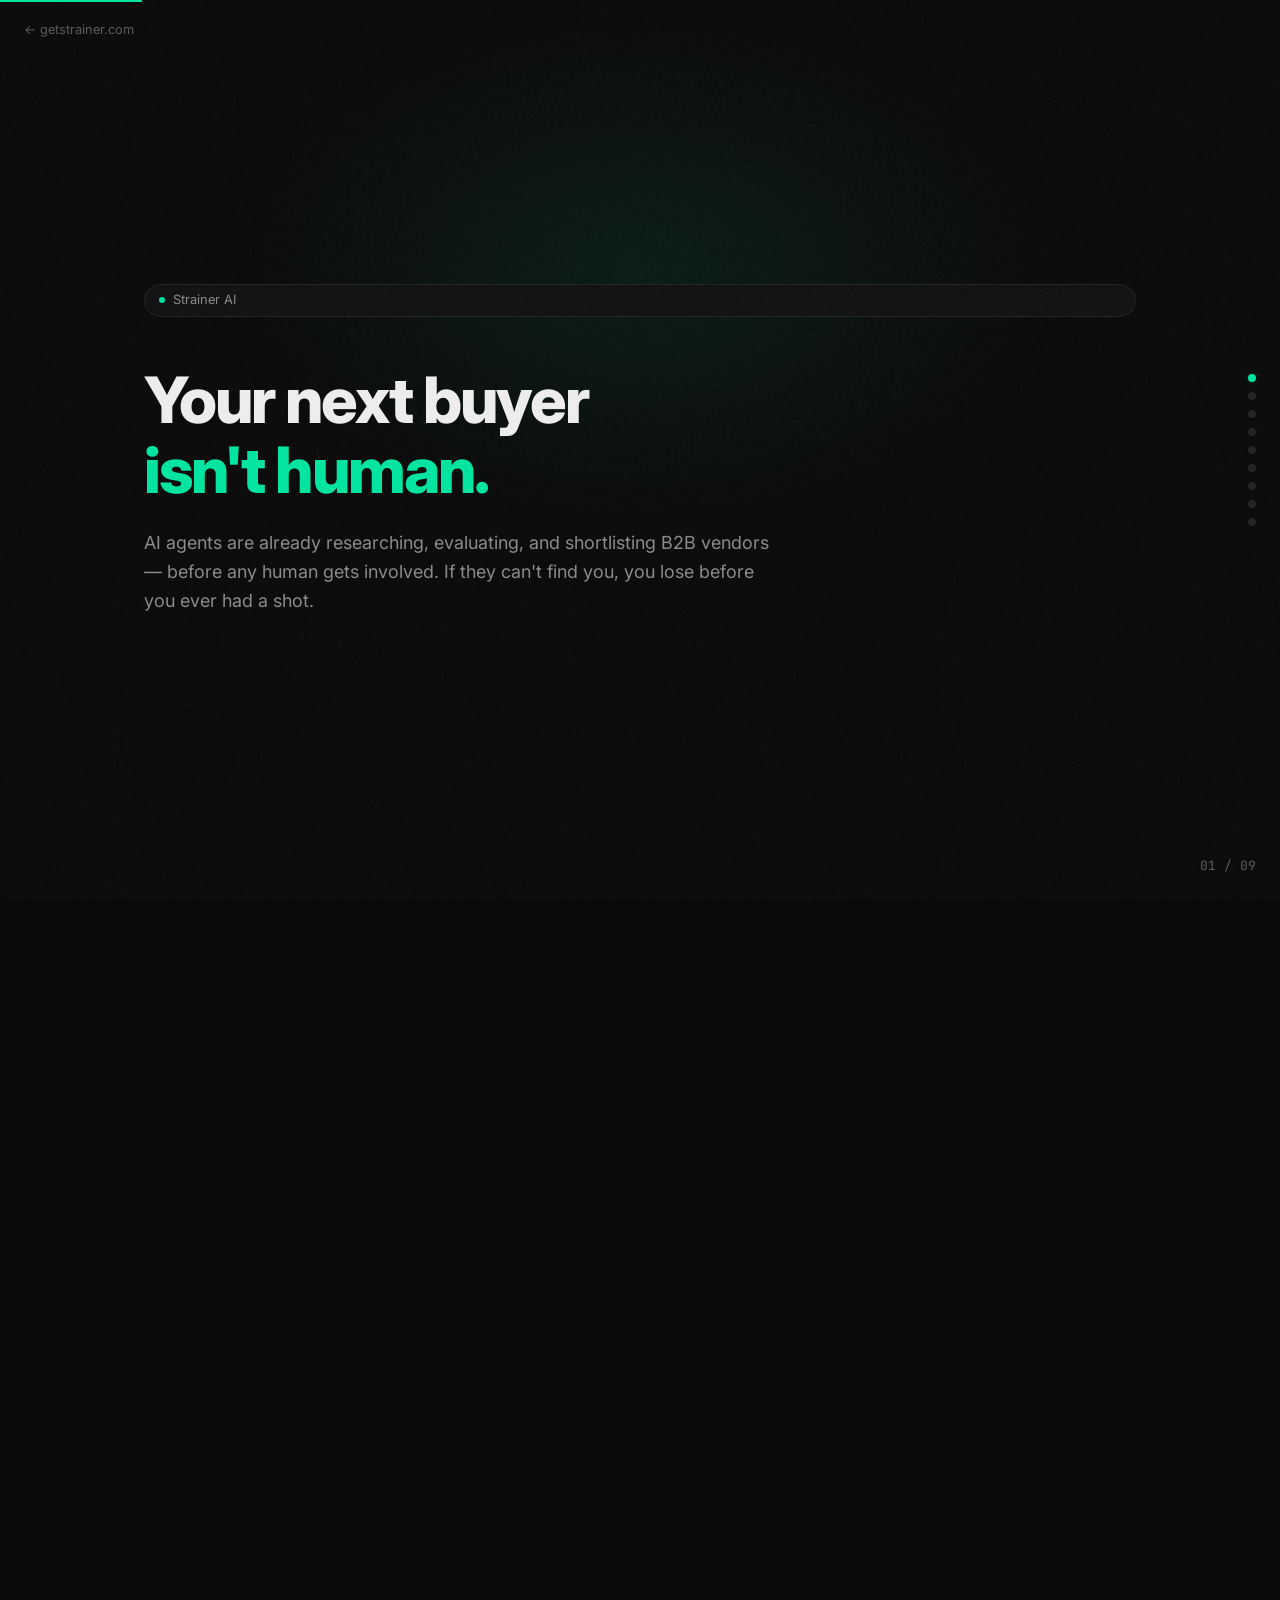
==== deck.html @ 6fd10465 "Add files via upload" ====
<!DOCTYPE html>
<html lang="en">
<head>
    <meta charset="UTF-8">
    <meta name="viewport" content="width=device-width, initial-scale=1.0">
    <title>Strainer — Deck</title>
    <meta name="description" content="AI agents are choosing B2B vendors. Is yours invisible? See how Strainer helps you get found.">
    <meta property="og:title" content="Strainer — Your Next Buyer Isn't Human">
    <meta property="og:description" content="AI agents are choosing B2B vendors. Is yours invisible?">
    <meta property="og:type" content="website">
    <meta property="og:url" content="https://getstrainer.com/deck">

    <link rel="preconnect" href="https://fonts.googleapis.com">
    <link rel="preconnect" href="https://fonts.gstatic.com" crossorigin>
    <link href="https://fonts.googleapis.com/css2?family=Inter:wght@300;400;500;600;700;800;900&family=JetBrains+Mono:wght@400;500;600&display=swap" rel="stylesheet">

    <style>
        /* ===========================================
           RESET & VIEWPORT FITTING: MANDATORY
           =========================================== */
        *, *::before, *::after { margin: 0; padding: 0; box-sizing: border-box; }

        html, body {
            height: 100%;
            overflow-x: hidden;
        }

        html {
            scroll-snap-type: y mandatory;
            scroll-behavior: smooth;
            -webkit-font-smoothing: antialiased;
            -moz-osx-font-smoothing: grayscale;
        }

        /* ===========================================
           DESIGN TOKENS — matches getstrainer.com
           =========================================== */
        :root {
            --bg: #0a0a0b;
            --bg-elevated: #111113;
            --bg-card: #161618;
            --border: #222225;
            --border-hover: #333338;
            --text-primary: #ededef;
            --text-secondary: #8a8a8e;
            --text-tertiary: #5a5a5e;
            --accent: #00e5a0;
            --accent-dim: #00e5a020;
            --accent-mid: #00e5a040;
            --accent-glow: #00e5a015;
            --red: #ff5f57;
            --yellow: #febc2e;
            --green: #28c840;
            --font-body: 'Inter', -apple-system, BlinkMacSystemFont, sans-serif;
            --font-mono: 'JetBrains Mono', monospace;

            /* Slide-specific tokens */
            --title-size: clamp(1.8rem, 5vw, 4rem);
            --h2-size: clamp(1.3rem, 3.5vw, 2.5rem);
            --h3-size: clamp(1rem, 2.5vw, 1.75rem);
            --body-size: clamp(0.8rem, 1.5vw, 1.125rem);
            --small-size: clamp(0.65rem, 1vw, 0.875rem);
            --slide-padding: clamp(1.5rem, 5vw, 5rem);
            --content-gap: clamp(0.5rem, 2vw, 2rem);
        }

        body {
            font-family: var(--font-body);
            background: var(--bg);
            color: var(--text-primary);
            line-height: 1.6;
            font-size: 15px;
        }

        /* Noise overlay — matches main site */
        body::before {
            content: '';
            position: fixed;
            top: 0; left: 0; width: 100%; height: 100%;
            background-image: url("data:image/svg+xml,%3Csvg viewBox='0 0 256 256' xmlns='http://www.w3.org/2000/svg'%3E%3Cfilter id='n'%3E%3CfeTurbulence type='fractalNoise' baseFrequency='0.9' numOctaves='4' stitchTiles='stitch'/%3E%3C/filter%3E%3Crect width='100%25' height='100%25' filter='url(%23n)' opacity='0.03'/%3E%3C/svg%3E");
            pointer-events: none;
            z-index: 9999;
        }

        /* ===========================================
           SLIDE BASE
           =========================================== */
        .slide {
            width: 100vw;
            height: 100vh;
            height: 100dvh;
            overflow: hidden;
            scroll-snap-align: start;
            display: flex;
            flex-direction: column;
            position: relative;
        }

        .slide-content {
            flex: 1;
            display: flex;
            flex-direction: column;
            justify-content: center;
            max-height: 100%;
            overflow: hidden;
            padding: var(--slide-padding);
            max-width: 1120px;
            margin: 0 auto;
            width: 100%;
        }

        /* ===========================================
           TYPOGRAPHY
           =========================================== */
        .slide h1 {
            font-size: var(--title-size);
            font-weight: 800;
            letter-spacing: -0.03em;
            line-height: 1.1;
        }

        .slide h2 {
            font-size: var(--h2-size);
            font-weight: 700;
            letter-spacing: -0.02em;
            line-height: 1.2;
        }

        .slide h3 {
            font-size: var(--h3-size);
            font-weight: 600;
            letter-spacing: -0.01em;
            line-height: 1.3;
        }

        .slide p {
            font-size: var(--body-size);
            color: var(--text-secondary);
            line-height: 1.6;
        }

        .accent { color: var(--accent); }
        .mono { font-family: var(--font-mono); }

        .label {
            display: inline-flex;
            align-items: center;
            gap: 8px;
            padding: 5px 14px;
            border: 1px solid var(--border);
            border-radius: 100px;
            font-size: var(--small-size);
            color: var(--text-secondary);
            margin-bottom: clamp(0.75rem, 2vw, 1.5rem);
            background: var(--bg-elevated);
        }

        .label .dot {
            width: 6px; height: 6px;
            background: var(--accent);
            border-radius: 50%;
            animation: pulse 2s infinite;
        }

        @keyframes pulse { 0%, 100% { opacity: 1; } 50% { opacity: 0.4; } }

        /* ===========================================
           SLIDE-SPECIFIC LAYOUTS
           =========================================== */

        /* Title slide glow */
        .slide-title::before {
            content: '';
            position: absolute;
            top: 30%; left: 50%;
            transform: translate(-50%, -50%);
            width: 800px; height: 500px;
            background: radial-gradient(ellipse, var(--accent-glow) 0%, transparent 70%);
            pointer-events: none;
        }

        .slide-title .slide-content {
            gap: clamp(0.75rem, 2vw, 1.5rem);
        }

        .subtitle {
            font-size: clamp(0.9rem, 1.8vw, 1.25rem);
            color: var(--text-secondary);
            max-width: 640px;
        }

        /* Stat highlight */
        .stat-big {
            font-size: clamp(2.5rem, 8vw, 6rem);
            font-weight: 900;
            color: var(--accent);
            letter-spacing: -0.04em;
            line-height: 1;
        }

        .stat-context {
            font-size: var(--body-size);
            color: var(--text-secondary);
            max-width: 560px;
            margin-top: clamp(0.5rem, 1vw, 1rem);
        }

        .stat-source {
            font-size: var(--small-size);
            color: var(--text-tertiary);
            font-family: var(--font-mono);
            margin-top: clamp(0.25rem, 0.5vw, 0.5rem);
        }

        /* Phase badge */
        .phase-badge {
            display: inline-flex;
            align-items: center;
            gap: 8px;
            font-family: var(--font-mono);
            font-size: var(--small-size);
            color: var(--accent);
            text-transform: uppercase;
            letter-spacing: 0.1em;
            margin-bottom: clamp(0.5rem, 1vw, 1rem);
        }

        .phase-badge::before {
            content: '';
            width: 20px; height: 1px;
            background: var(--accent);
        }

        /* Cards grid */
        .cards-grid {
            display: grid;
            grid-template-columns: repeat(auto-fit, minmax(min(100%, 280px), 1fr));
            gap: clamp(0.75rem, 1.5vw, 1.25rem);
            margin-top: clamp(1rem, 2vw, 2rem);
        }

        .card {
            background: var(--bg-card);
            border: 1px solid var(--border);
            border-radius: 12px;
            padding: clamp(1rem, 2vw, 1.5rem);
        }

        .card h4 {
            font-size: clamp(0.85rem, 1.2vw, 1rem);
            font-weight: 600;
            margin-bottom: clamp(0.25rem, 0.5vw, 0.5rem);
        }

        .card p {
            font-size: var(--small-size);
            color: var(--text-tertiary);
            line-height: 1.5;
        }

        /* Before/after */
        .compare-row {
            display: flex;
            align-items: stretch;
            gap: clamp(0.75rem, 2vw, 1.5rem);
            margin-top: clamp(0.75rem, 2vw, 1.5rem);
        }

        .compare-col {
            flex: 1;
            border-radius: 12px;
            padding: clamp(1rem, 2vw, 1.5rem);
        }

        .compare-col.before {
            background: var(--bg-card);
            border: 1px solid var(--border);
        }

        .compare-col.after {
            background: linear-gradient(135deg, rgba(0, 229, 160, 0.08), rgba(0, 229, 160, 0.02));
            border: 1px solid rgba(0, 229, 160, 0.2);
        }

        .compare-col h4 {
            font-size: var(--small-size);
            font-family: var(--font-mono);
            text-transform: uppercase;
            letter-spacing: 0.1em;
            margin-bottom: clamp(0.5rem, 1vw, 0.75rem);
        }

        .compare-col.before h4 { color: var(--text-tertiary); }
        .compare-col.after h4 { color: var(--accent); }

        .compare-col li {
            font-size: var(--body-size);
            color: var(--text-secondary);
            line-height: 1.5;
            margin-bottom: clamp(0.2rem, 0.5vw, 0.4rem);
            list-style: none;
            padding-left: 1.2em;
            position: relative;
        }

        .compare-col.before li::before {
            content: '✗';
            position: absolute;
            left: 0;
            color: var(--red);
        }

        .compare-col.after li::before {
            content: '✓';
            position: absolute;
            left: 0;
            color: var(--accent);
        }

        /* Audit features */
        .audit-item {
            display: flex;
            align-items: flex-start;
            gap: clamp(0.5rem, 1vw, 0.75rem);
            margin-bottom: clamp(0.4rem, 1vw, 0.75rem);
        }

        .audit-check {
            color: var(--accent);
            font-weight: 700;
            flex-shrink: 0;
            margin-top: 2px;
        }

        .audit-item p {
            font-size: var(--body-size);
            color: var(--text-secondary);
        }

        /* CTA button */
        .btn-primary {
            display: inline-flex;
            align-items: center;
            gap: 8px;
            padding: clamp(10px, 1.5vw, 14px) clamp(18px, 2.5vw, 28px);
            border-radius: 8px;
            font-family: var(--font-body);
            font-size: clamp(0.8rem, 1.2vw, 0.95rem);
            font-weight: 500;
            background: var(--accent);
            color: #0a0a0b;
            text-decoration: none;
            border: none;
            cursor: pointer;
            transition: all 0.2s;
            margin-top: clamp(0.75rem, 2vw, 1.5rem);
        }

        .btn-primary:hover {
            background: #00ffb3;
            transform: translateY(-1px);
            box-shadow: 0 4px 24px var(--accent-dim);
        }

        /* Terminal-style block */
        .terminal {
            background: var(--bg-elevated);
            border: 1px solid var(--border);
            border-radius: 10px;
            overflow: hidden;
            margin-top: clamp(0.75rem, 2vw, 1.5rem);
        }

        .terminal-header {
            padding: 10px 14px;
            display: flex;
            align-items: center;
            gap: 6px;
            border-bottom: 1px solid var(--border);
        }

        .terminal-dot {
            width: 10px; height: 10px;
            border-radius: 50%;
        }

        .terminal-dot:nth-child(1) { background: var(--red); }
        .terminal-dot:nth-child(2) { background: var(--yellow); }
        .terminal-dot:nth-child(3) { background: var(--green); }

        .terminal-body {
            padding: clamp(0.75rem, 2vw, 1.25rem);
            font-family: var(--font-mono);
            font-size: var(--small-size);
            color: var(--text-secondary);
            line-height: 1.8;
        }

        .terminal-body .cmd { color: var(--accent); }
        .terminal-body .dim { color: var(--text-tertiary); }

        /* ===========================================
           ANIMATIONS
           =========================================== */
        .reveal {
            opacity: 0;
            transform: translateY(24px);
            transition: opacity 0.6s cubic-bezier(0.16, 1, 0.3, 1),
                        transform 0.6s cubic-bezier(0.16, 1, 0.3, 1);
        }

        .visible .reveal,
        .reveal.visible {
            opacity: 1;
            transform: translateY(0);
        }

        .reveal-d1 { transition-delay: 0.1s; }
        .reveal-d2 { transition-delay: 0.2s; }
        .reveal-d3 { transition-delay: 0.3s; }
        .reveal-d4 { transition-delay: 0.4s; }

        /* ===========================================
           NAV DOTS
           =========================================== */
        .nav-dots {
            position: fixed;
            right: clamp(12px, 2vw, 24px);
            top: 50%;
            transform: translateY(-50%);
            z-index: 100;
            display: flex;
            flex-direction: column;
            gap: 10px;
        }

        .nav-dot {
            width: 8px; height: 8px;
            border-radius: 50%;
            background: var(--text-tertiary);
            opacity: 0.3;
            cursor: pointer;
            transition: all 0.3s;
            border: none;
            padding: 0;
        }

        .nav-dot.active {
            opacity: 1;
            background: var(--accent);
            box-shadow: 0 0 8px var(--accent-dim);
        }

        /* Progress bar */
        .progress-bar {
            position: fixed;
            top: 0; left: 0;
            height: 2px;
            background: var(--accent);
            z-index: 200;
            transition: width 0.3s;
        }

        /* Back to site link */
        .back-link {
            position: fixed;
            top: clamp(12px, 2vw, 20px);
            left: clamp(12px, 2vw, 24px);
            z-index: 100;
            font-size: var(--small-size);
            color: var(--text-tertiary);
            text-decoration: none;
            display: flex;
            align-items: center;
            gap: 6px;
            transition: color 0.2s;
        }

        .back-link:hover { color: var(--text-secondary); }

        /* Slide number */
        .slide-num {
            position: absolute;
            bottom: clamp(12px, 2vw, 24px);
            right: clamp(12px, 2vw, 24px);
            font-family: var(--font-mono);
            font-size: var(--small-size);
            color: var(--text-tertiary);
        }

        /* ===========================================
           RESPONSIVE BREAKPOINTS
           =========================================== */
        @media (max-height: 700px) {
            :root {
                --slide-padding: clamp(1rem, 3vw, 3rem);
                --content-gap: clamp(0.4rem, 1.5vw, 1rem);
                --title-size: clamp(1.4rem, 4.5vw, 2.8rem);
                --h2-size: clamp(1.1rem, 3vw, 2rem);
            }
        }

        @media (max-height: 600px) {
            :root {
                --slide-padding: clamp(0.75rem, 2.5vw, 2rem);
                --title-size: clamp(1.2rem, 4vw, 2.2rem);
                --body-size: clamp(0.7rem, 1.2vw, 0.95rem);
            }
            .nav-dots, .slide-num { display: none; }
        }

        @media (max-height: 500px) {
            :root {
                --slide-padding: clamp(0.5rem, 2vw, 1.5rem);
                --title-size: clamp(1rem, 3.5vw, 1.8rem);
                --body-size: clamp(0.65rem, 1vw, 0.85rem);
            }
        }

        @media (max-width: 600px) {
            :root {
                --title-size: clamp(1.5rem, 7vw, 2.5rem);
            }
            .compare-row { flex-direction: column; }
            .cards-grid { grid-template-columns: 1fr; }
        }

        @media (prefers-reduced-motion: reduce) {
            *, *::before, *::after {
                animation-duration: 0.01ms !important;
                transition-duration: 0.2s !important;
            }
            html { scroll-behavior: auto; }
        }
    </style>
</head>
<body>

    <!-- Progress bar -->
    <div class="progress-bar" id="progressBar"></div>

    <!-- Back to site -->
    <a href="https://getstrainer.com" class="back-link">← getstrainer.com</a>

    <!-- Nav dots -->
    <nav class="nav-dots" id="navDots"></nav>

    <!-- ========== SLIDE 1: TITLE ========== -->
    <section class="slide slide-title" id="slide-1">
        <div class="slide-content">
            <div class="label reveal">
                <span class="dot"></span>
                Strainer AI
            </div>
            <h1 class="reveal reveal-d1">Your next buyer<br><span class="accent">isn't human.</span></h1>
            <p class="subtitle reveal reveal-d2">AI agents are already researching, evaluating, and shortlisting B2B vendors — before any human gets involved. If they can't find you, you lose before you ever had a shot.</p>
        </div>
        <div class="slide-num"><span class="mono">01</span> / 09</div>
    </section>

    <!-- ========== SLIDE 2: THE SHIFT ========== -->
    <section class="slide" id="slide-2">
        <div class="slide-content">
            <div class="phase-badge reveal">The Shift</div>
            <h2 class="reveal">B2B buying is being automated — stage by stage.</h2>
            <p class="reveal reveal-d1" style="max-width: 640px; margin-top: clamp(0.5rem, 1vw, 1rem);">Discovery, evaluation, procurement. Each stage of the buying journey is being handed to AI. The companies that adapt first will win the next decade of deals.</p>
            <div class="cards-grid">
                <div class="card reveal reveal-d1">
                    <h4><span class="accent">Now</span> — Discovery</h4>
                    <p>Buyers ask ChatGPT and Perplexity "what's the best tool for X?" instead of Googling. The shortlist forms before a human rep is ever contacted.</p>
                </div>
                <div class="card reveal reveal-d2">
                    <h4><span class="accent">Emerging</span> — Evaluation</h4>
                    <p>AI agents are pointed at your docs, your pricing, your competitor's API. They compare, score, and shortlist — without ever visiting your website.</p>
                </div>
                <div class="card reveal reveal-d3">
                    <h4><span class="accent">Coming</span> — Procurement</h4>
                    <p>Autonomous buyer agents will hold budgets and execute transactions. They'll demand sandbox APIs and machine-readable contracts — not pitch decks.</p>
                </div>
            </div>
        </div>
        <div class="slide-num"><span class="mono">02</span> / 09</div>
    </section>

    <!-- ========== SLIDE 3: STAT — 66% ========== -->
    <section class="slide" id="slide-3">
        <div class="slide-content">
            <div class="phase-badge reveal">The Evidence</div>
            <div class="stat-big reveal">66%</div>
            <p class="stat-context reveal reveal-d1">of B2B decision-makers now use AI to research and evaluate suppliers — before they ever talk to your sales team.</p>
            <div class="stat-source reveal reveal-d2">Responsive, 2025</div>
        </div>
        <div class="slide-num"><span class="mono">03</span> / 09</div>
    </section>

    <!-- ========== SLIDE 4: STAT — 89% ========== -->
    <section class="slide" id="slide-4">
        <div class="slide-content">
            <div class="phase-badge reveal">The Evidence</div>
            <div class="stat-big reveal">89%</div>
            <p class="stat-context reveal reveal-d1">of B2B buyers use generative AI at some point in their purchasing journey — from initial research through to final vendor selection.</p>
            <div class="stat-source reveal reveal-d2">Forrester Buyers' Journey Survey, 2025</div>
        </div>
        <div class="slide-num"><span class="mono">04</span> / 09</div>
    </section>

    <!-- ========== SLIDE 5: THE PROBLEM ========== -->
    <section class="slide" id="slide-5">
        <div class="slide-content">
            <div class="phase-badge reveal">The Problem</div>
            <h2 class="reveal">Most B2B companies are invisible to AI buyers.</h2>
            <div class="terminal reveal reveal-d1">
                <div class="terminal-header">
                    <span class="terminal-dot"></span>
                    <span class="terminal-dot"></span>
                    <span class="terminal-dot"></span>
                </div>
                <div class="terminal-body">
                    <span class="dim">$</span> <span class="cmd">agent.query</span>("best API monitoring tool for enterprise")<br>
                    <br>
                    <span class="dim">→ Scanning 47 vendors...</span><br>
                    <span class="dim">→ 31 have no structured data</span><br>
                    <span class="dim">→ 22 block AI crawlers</span><br>
                    <span class="dim">→ 12 have no machine-readable pricing</span><br>
                    <br>
                    <span class="cmd">Shortlist: 3 vendors.</span> <span class="dim">// The rest never existed.</span>
                </div>
            </div>
            <p class="reveal reveal-d2" style="margin-top: clamp(0.5rem, 1vw, 1rem); max-width: 560px;">No visit. No click. No form fill. A completely dark consideration journey — invisible to your analytics.</p>
        </div>
        <div class="slide-num"><span class="mono">05</span> / 09</div>
    </section>

    <!-- ========== SLIDE 6: BEFORE / AFTER ========== -->
    <section class="slide" id="slide-6">
        <div class="slide-content">
            <div class="phase-badge reveal">What Needs to Change</div>
            <h2 class="reveal">Selling to humans ≠ selling to agents.</h2>
            <div class="compare-row">
                <div class="compare-col before reveal reveal-d1">
                    <h4>Today</h4>
                    <ul>
                        <li>Emotional brand storytelling</li>
                        <li>PDFs, slide decks, case studies</li>
                        <li>Pricing behind a "talk to sales" wall</li>
                        <li>Human demo over screen share</li>
                    </ul>
                </div>
                <div class="compare-col after reveal reveal-d2">
                    <h4>Agent-Ready</h4>
                    <ul>
                        <li>Structured claims with verifiable data</li>
                        <li>llms.txt, schema.org, machine-readable docs</li>
                        <li>Transparent, parseable pricing</li>
                        <li>Sandbox API and self-serve evaluation</li>
                    </ul>
                </div>
            </div>
        </div>
        <div class="slide-num"><span class="mono">06</span> / 09</div>
    </section>

    <!-- ========== SLIDE 7: WHAT STRAINER DOES ========== -->
    <section class="slide" id="slide-7">
        <div class="slide-content">
            <div class="phase-badge reveal">The Solution</div>
            <h2 class="reveal">Strainer makes you visible to AI buyers.</h2>
            <p class="reveal reveal-d1" style="max-width: 560px; margin-top: clamp(0.25rem, 0.5vw, 0.5rem);">We audit your entire digital presence from an AI agent's perspective and give you a concrete action plan to fix it.</p>
            <div class="cards-grid">
                <div class="card reveal reveal-d1">
                    <h4>🔍 AI Visibility Report</h4>
                    <p>How you show up (or don't) across ChatGPT, Perplexity, Gemini, and Claude.</p>
                </div>
                <div class="card reveal reveal-d2">
                    <h4>⚔️ Competitor Comparison</h4>
                    <p>Head-to-head agent comparison vs the competitors you choose.</p>
                </div>
                <div class="card reveal reveal-d3">
                    <h4>📊 40+ Signal Score</h4>
                    <p>Agent-readiness score across technical signals: structured data, crawlability, docs quality.</p>
                </div>
                <div class="card reveal reveal-d4">
                    <h4>🛠️ Prioritized Fix List</h4>
                    <p>Estimated effort and expected impact for every recommendation.</p>
                </div>
            </div>
        </div>
        <div class="slide-num"><span class="mono">07</span> / 09</div>
    </section>

    <!-- ========== SLIDE 8: STAT — $15T ========== -->
    <section class="slide" id="slide-8">
        <div class="slide-content">
            <div class="phase-badge reveal">The Opportunity</div>
            <div class="stat-big reveal">$15T</div>
            <p class="stat-context reveal reveal-d1">in B2B purchases predicted to be handled by AI agents by 2028. The companies that get agent-ready now will capture disproportionate share.</p>
            <div class="stat-source reveal reveal-d2">Gartner IT Symposium, 2025</div>
        </div>
        <div class="slide-num"><span class="mono">08</span> / 09</div>
    </section>

    <!-- ========== SLIDE 9: CTA ========== -->
    <section class="slide slide-title" id="slide-9">
        <div class="slide-content" style="align-items: center; text-align: center;">
            <div class="label reveal">
                <span class="dot"></span>
                Free AI Agent Audit
            </div>
            <h1 class="reveal reveal-d1">Get found by<br><span class="accent">AI buyers.</span></h1>
            <p class="subtitle reveal reveal-d2" style="text-align: center;">A GTM engineer will personally audit your AI presence, run real queries against you and your competitors, and deliver an action plan you can start executing the same week.</p>
            <a href="https://calendly.com/dafydd-getstrainer/30min" target="_blank" class="btn-primary reveal reveal-d3">Book Your Free Audit →</a>
        </div>
        <div class="slide-num"><span class="mono">09</span> / 09</div>
    </section>

    <!-- ========== SCRIPTS ========== -->
    <script>
        // ========== SLIDE NAVIGATION ==========
        const slides = document.querySelectorAll('.slide');
        const totalSlides = slides.length;
        const progressBar = document.getElementById('progressBar');
        const navDotsContainer = document.getElementById('navDots');

        // Create nav dots
        slides.forEach((_, i) => {
            const dot = document.createElement('button');
            dot.className = 'nav-dot';
            dot.setAttribute('aria-label', `Go to slide ${i + 1}`);
            dot.addEventListener('click', () => {
                slides[i].scrollIntoView({ behavior: 'smooth' });
            });
            navDotsContainer.appendChild(dot);
        });

        const navDots = document.querySelectorAll('.nav-dot');

        // Track current slide with IntersectionObserver
        const slideObserver = new IntersectionObserver((entries) => {
            entries.forEach(entry => {
                if (entry.isIntersecting) {
                    const index = Array.from(slides).indexOf(entry.target);

                    // Update dots
                    navDots.forEach((d, i) => d.classList.toggle('active', i === index));

                    // Update progress bar
                    const progress = ((index + 1) / totalSlides) * 100;
                    progressBar.style.width = progress + '%';

                    // Trigger reveals
                    entry.target.classList.add('visible');
                    entry.target.querySelectorAll('.reveal').forEach(el => el.classList.add('visible'));
                }
            });
        }, { threshold: 0.5 });

        slides.forEach(s => slideObserver.observe(s));

        // ========== KEYBOARD NAV ==========
        let currentSlide = 0;

        document.addEventListener('keydown', (e) => {
            if (e.key === 'ArrowDown' || e.key === 'ArrowRight' || e.key === ' ') {
                e.preventDefault();
                if (currentSlide < totalSlides - 1) {
                    currentSlide++;
                    slides[currentSlide].scrollIntoView({ behavior: 'smooth' });
                }
            } else if (e.key === 'ArrowUp' || e.key === 'ArrowLeft') {
                e.preventDefault();
                if (currentSlide > 0) {
                    currentSlide--;
                    slides[currentSlide].scrollIntoView({ behavior: 'smooth' });
                }
            }
        });

        // Keep currentSlide in sync with scroll
        const syncObserver = new IntersectionObserver((entries) => {
            entries.forEach(entry => {
                if (entry.isIntersecting) {
                    currentSlide = Array.from(slides).indexOf(entry.target);
                }
            });
        }, { threshold: 0.5 });

        slides.forEach(s => syncObserver.observe(s));

        // ========== INITIAL STATE ==========
        // Reveal first slide immediately
        setTimeout(() => {
            slides[0].classList.add('visible');
            slides[0].querySelectorAll('.reveal').forEach(el => el.classList.add('visible'));
            navDots[0]?.classList.add('active');
            progressBar.style.width = (1 / totalSlides * 100) + '%';
        }, 100);
    </script>
</body>
</html>
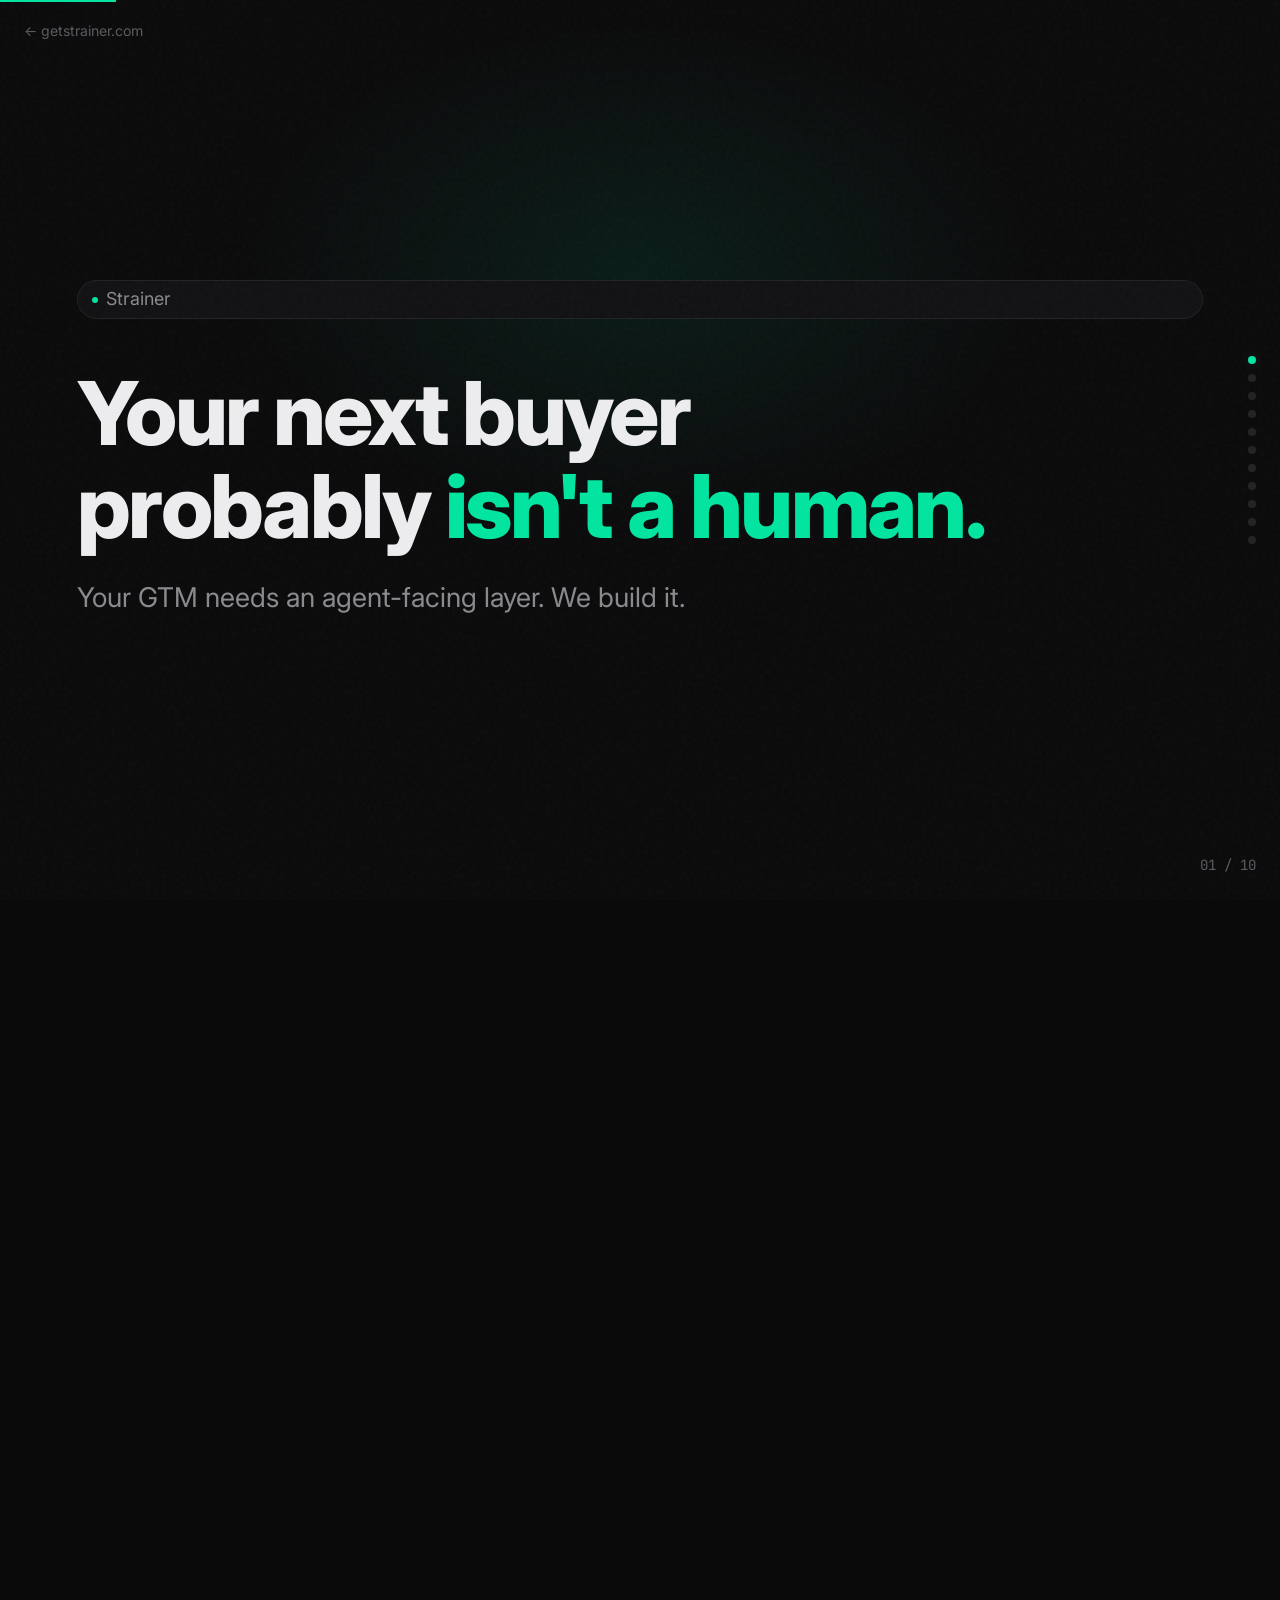
==== commit e8423ce1: "Add files via upload" ====
--- a/deck.html
+++ b/deck.html
@@ -15,785 +15,629 @@
     <link href="https://fonts.googleapis.com/css2?family=Inter:wght@300;400;500;600;700;800;900&family=JetBrains+Mono:wght@400;500;600&display=swap" rel="stylesheet">
 
     <style>
-        /* ===========================================
-           RESET & VIEWPORT FITTING: MANDATORY
-           =========================================== */
         *, *::before, *::after { margin: 0; padding: 0; box-sizing: border-box; }
-
-        html, body {
-            height: 100%;
-            overflow-x: hidden;
-        }
-
-        html {
-            scroll-snap-type: y mandatory;
-            scroll-behavior: smooth;
-            -webkit-font-smoothing: antialiased;
-            -moz-osx-font-smoothing: grayscale;
-        }
-
-        /* ===========================================
-           DESIGN TOKENS — matches getstrainer.com
-           =========================================== */
+        html, body { height: 100%; overflow-x: hidden; }
+        html { scroll-snap-type: y mandatory; scroll-behavior: smooth; -webkit-font-smoothing: antialiased; }
+
         :root {
             --bg: #0a0a0b;
             --bg-elevated: #111113;
             --bg-card: #161618;
             --border: #222225;
-            --border-hover: #333338;
             --text-primary: #ededef;
             --text-secondary: #8a8a8e;
             --text-tertiary: #5a5a5e;
             --accent: #00e5a0;
             --accent-dim: #00e5a020;
-            --accent-mid: #00e5a040;
             --accent-glow: #00e5a015;
             --red: #ff5f57;
             --yellow: #febc2e;
             --green: #28c840;
             --font-body: 'Inter', -apple-system, BlinkMacSystemFont, sans-serif;
             --font-mono: 'JetBrains Mono', monospace;
-
-            /* Slide-specific tokens */
-            --title-size: clamp(1.8rem, 5vw, 4rem);
-            --h2-size: clamp(1.3rem, 3.5vw, 2.5rem);
-            --h3-size: clamp(1rem, 2.5vw, 1.75rem);
-            --body-size: clamp(0.8rem, 1.5vw, 1.125rem);
-            --small-size: clamp(0.65rem, 1vw, 0.875rem);
-            --slide-padding: clamp(1.5rem, 5vw, 5rem);
-            --content-gap: clamp(0.5rem, 2vw, 2rem);
-        }
-
-        body {
-            font-family: var(--font-body);
-            background: var(--bg);
-            color: var(--text-primary);
-            line-height: 1.6;
-            font-size: 15px;
-        }
-
-        /* Noise overlay — matches main site */
+            --slide-padding: clamp(2rem, 6vw, 6rem);
+        }
+
+        body { font-family: var(--font-body); background: var(--bg); color: var(--text-primary); line-height: 1.5; }
+
         body::before {
-            content: '';
-            position: fixed;
-            top: 0; left: 0; width: 100%; height: 100%;
+            content: ''; position: fixed; top: 0; left: 0; width: 100%; height: 100%;
             background-image: url("data:image/svg+xml,%3Csvg viewBox='0 0 256 256' xmlns='http://www.w3.org/2000/svg'%3E%3Cfilter id='n'%3E%3CfeTurbulence type='fractalNoise' baseFrequency='0.9' numOctaves='4' stitchTiles='stitch'/%3E%3C/filter%3E%3Crect width='100%25' height='100%25' filter='url(%23n)' opacity='0.03'/%3E%3C/svg%3E");
-            pointer-events: none;
-            z-index: 9999;
-        }
-
-        /* ===========================================
-           SLIDE BASE
-           =========================================== */
+            pointer-events: none; z-index: 9999;
+        }
+
         .slide {
-            width: 100vw;
-            height: 100vh;
-            height: 100dvh;
-            overflow: hidden;
-            scroll-snap-align: start;
-            display: flex;
-            flex-direction: column;
-            position: relative;
+            width: 100vw; height: 100vh; height: 100dvh;
+            overflow: hidden; scroll-snap-align: start;
+            display: flex; flex-direction: column; position: relative;
         }
 
         .slide-content {
-            flex: 1;
-            display: flex;
-            flex-direction: column;
-            justify-content: center;
-            max-height: 100%;
-            overflow: hidden;
-            padding: var(--slide-padding);
-            max-width: 1120px;
-            margin: 0 auto;
-            width: 100%;
-        }
-
-        /* ===========================================
-           TYPOGRAPHY
-           =========================================== */
-        .slide h1 {
-            font-size: var(--title-size);
-            font-weight: 800;
-            letter-spacing: -0.03em;
-            line-height: 1.1;
-        }
-
-        .slide h2 {
-            font-size: var(--h2-size);
-            font-weight: 700;
-            letter-spacing: -0.02em;
-            line-height: 1.2;
-        }
-
-        .slide h3 {
-            font-size: var(--h3-size);
-            font-weight: 600;
-            letter-spacing: -0.01em;
-            line-height: 1.3;
-        }
-
-        .slide p {
-            font-size: var(--body-size);
-            color: var(--text-secondary);
-            line-height: 1.6;
-        }
-
+            flex: 1; display: flex; flex-direction: column; justify-content: center;
+            max-height: 100%; overflow: hidden; padding: var(--slide-padding);
+            max-width: 1400px; margin: 0 auto; width: 100%;
+        }
+
+        .slide h1 { font-size: clamp(2.8rem, 7vw, 5.5rem); font-weight: 800; letter-spacing: -0.03em; line-height: 1.05; }
+        .slide h2 { font-size: clamp(2rem, 5vw, 3.8rem); font-weight: 700; letter-spacing: -0.02em; line-height: 1.1; }
+        .slide p { font-size: clamp(1.2rem, 2.2vw, 1.7rem); color: var(--text-secondary); line-height: 1.6; }
         .accent { color: var(--accent); }
         .mono { font-family: var(--font-mono); }
 
         .label {
-            display: inline-flex;
-            align-items: center;
-            gap: 8px;
-            padding: 5px 14px;
-            border: 1px solid var(--border);
-            border-radius: 100px;
-            font-size: var(--small-size);
-            color: var(--text-secondary);
-            margin-bottom: clamp(0.75rem, 2vw, 1.5rem);
-            background: var(--bg-elevated);
-        }
-
-        .label .dot {
-            width: 6px; height: 6px;
-            background: var(--accent);
-            border-radius: 50%;
-            animation: pulse 2s infinite;
-        }
-
+            display: inline-flex; align-items: center; gap: 8px;
+            padding: 5px 14px; border: 1px solid var(--border); border-radius: 100px;
+            font-size: clamp(0.9rem, 1.4vw, 1.2rem); color: var(--text-secondary);
+            margin-bottom: clamp(0.75rem, 2vw, 1.5rem); background: var(--bg-elevated);
+        }
+        .label .dot { width: 6px; height: 6px; background: var(--accent); border-radius: 50%; animation: pulse 2s infinite; }
         @keyframes pulse { 0%, 100% { opacity: 1; } 50% { opacity: 0.4; } }
-
-        /* ===========================================
-           SLIDE-SPECIFIC LAYOUTS
-           =========================================== */
-
-        /* Title slide glow */
+        @keyframes lineIn { to { opacity: 1; transform: translateY(0); } }
+
+        .phase-badge {
+            display: inline-flex; align-items: center; gap: 8px;
+            font-family: var(--font-mono); font-size: clamp(0.9rem, 1.4vw, 1.2rem);
+            color: var(--accent); text-transform: uppercase; letter-spacing: 0.12em;
+            margin-bottom: clamp(0.5rem, 1.5vw, 1.25rem);
+        }
+        .phase-badge::before { content: ''; width: 20px; height: 1px; background: var(--accent); }
+
         .slide-title::before {
-            content: '';
-            position: absolute;
-            top: 30%; left: 50%;
-            transform: translate(-50%, -50%);
-            width: 800px; height: 500px;
+            content: ''; position: absolute; top: 30%; left: 50%;
+            transform: translate(-50%, -50%); width: 800px; height: 500px;
             background: radial-gradient(ellipse, var(--accent-glow) 0%, transparent 70%);
             pointer-events: none;
         }
-
-        .slide-title .slide-content {
-            gap: clamp(0.75rem, 2vw, 1.5rem);
-        }
-
-        .subtitle {
-            font-size: clamp(0.9rem, 1.8vw, 1.25rem);
-            color: var(--text-secondary);
-            max-width: 640px;
-        }
-
-        /* Stat highlight */
-        .stat-big {
-            font-size: clamp(2.5rem, 8vw, 6rem);
-            font-weight: 900;
-            color: var(--accent);
-            letter-spacing: -0.04em;
-            line-height: 1;
-        }
-
-        .stat-context {
-            font-size: var(--body-size);
-            color: var(--text-secondary);
-            max-width: 560px;
-            margin-top: clamp(0.5rem, 1vw, 1rem);
-        }
-
-        .stat-source {
-            font-size: var(--small-size);
-            color: var(--text-tertiary);
-            font-family: var(--font-mono);
-            margin-top: clamp(0.25rem, 0.5vw, 0.5rem);
-        }
-
-        /* Phase badge */
-        .phase-badge {
-            display: inline-flex;
-            align-items: center;
-            gap: 8px;
-            font-family: var(--font-mono);
-            font-size: var(--small-size);
-            color: var(--accent);
-            text-transform: uppercase;
-            letter-spacing: 0.1em;
-            margin-bottom: clamp(0.5rem, 1vw, 1rem);
-        }
-
-        .phase-badge::before {
-            content: '';
-            width: 20px; height: 1px;
-            background: var(--accent);
-        }
-
-        /* Cards grid */
-        .cards-grid {
-            display: grid;
-            grid-template-columns: repeat(auto-fit, minmax(min(100%, 280px), 1fr));
-            gap: clamp(0.75rem, 1.5vw, 1.25rem);
-            margin-top: clamp(1rem, 2vw, 2rem);
-        }
-
+        .slide-title .slide-content { gap: clamp(0.75rem, 2vw, 1.5rem); }
+
+        .subtitle { font-size: clamp(1.3rem, 2.5vw, 1.9rem); color: var(--text-secondary); max-width: 750px; }
+
+        /* Stat row */
+        .stat-row { display: flex; gap: clamp(2rem, 5vw, 5rem); margin-top: clamp(1.5rem, 3vw, 2.5rem); }
+        .stat-item { flex: 1; }
+        .stat-num { font-size: clamp(3.5rem, 9vw, 7rem); font-weight: 900; color: var(--accent); letter-spacing: -0.03em; line-height: 1; }
+        .stat-desc { font-size: clamp(1.1rem, 1.8vw, 1.5rem); color: var(--text-tertiary); margin-top: 8px; line-height: 1.4; }
+        .stat-cite { font-size: clamp(0.85rem, 1.1vw, 1rem); color: var(--text-tertiary); font-family: var(--font-mono); margin-top: 4px; opacity: 0.6; }
+
+        /* Pillars */
+        .pillars { display: flex; gap: clamp(1rem, 2.5vw, 2rem); margin-top: clamp(1.5rem, 3vw, 2.5rem); }
+        .pillar {
+            flex: 1; border-radius: 16px; padding: clamp(1.5rem, 3vw, 2.5rem);
+            background: linear-gradient(135deg, rgba(0, 229, 160, 0.07), rgba(0, 229, 160, 0.02));
+            border: 1px solid rgba(0, 229, 160, 0.2);
+            display: flex; flex-direction: column; align-items: center; text-align: center;
+        }
+        .pillar-icon { font-size: clamp(2rem, 4vw, 3rem); margin-bottom: clamp(0.5rem, 1vw, 1rem); }
+        .pillar h3 { font-size: clamp(1.5rem, 2.8vw, 2.2rem); font-weight: 700; }
+        .pillar p { font-size: clamp(1.1rem, 1.8vw, 1.5rem); color: var(--text-tertiary); margin-top: 6px; max-width: 400px; }
+
+        /* Cards */
+        .cards-col { display: flex; flex-direction: column; gap: clamp(0.75rem, 1.5vw, 1.25rem); margin-top: clamp(1rem, 2vw, 1.5rem); }
         .card {
-            background: var(--bg-card);
-            border: 1px solid var(--border);
-            border-radius: 12px;
-            padding: clamp(1rem, 2vw, 1.5rem);
-        }
-
-        .card h4 {
-            font-size: clamp(0.85rem, 1.2vw, 1rem);
-            font-weight: 600;
-            margin-bottom: clamp(0.25rem, 0.5vw, 0.5rem);
-        }
-
-        .card p {
-            font-size: var(--small-size);
-            color: var(--text-tertiary);
-            line-height: 1.5;
-        }
-
-        /* Before/after */
-        .compare-row {
-            display: flex;
-            align-items: stretch;
-            gap: clamp(0.75rem, 2vw, 1.5rem);
-            margin-top: clamp(0.75rem, 2vw, 1.5rem);
-        }
-
-        .compare-col {
-            flex: 1;
-            border-radius: 12px;
-            padding: clamp(1rem, 2vw, 1.5rem);
-        }
-
-        .compare-col.before {
-            background: var(--bg-card);
-            border: 1px solid var(--border);
-        }
-
-        .compare-col.after {
-            background: linear-gradient(135deg, rgba(0, 229, 160, 0.08), rgba(0, 229, 160, 0.02));
-            border: 1px solid rgba(0, 229, 160, 0.2);
-        }
-
-        .compare-col h4 {
-            font-size: var(--small-size);
-            font-family: var(--font-mono);
-            text-transform: uppercase;
-            letter-spacing: 0.1em;
-            margin-bottom: clamp(0.5rem, 1vw, 0.75rem);
-        }
-
+            background: var(--bg-card); border: 1px solid var(--border);
+            border-radius: 14px; padding: clamp(1rem, 2vw, 1.5rem);
+        }
+        .card h4 { font-size: clamp(1.2rem, 1.8vw, 1.5rem); font-weight: 600; margin-bottom: 4px; }
+        .card p { font-size: clamp(1rem, 1.5vw, 1.3rem); color: var(--text-tertiary); line-height: 1.5; }
+        .card-accent { border-color: rgba(0, 229, 160, 0.3); background: linear-gradient(135deg, rgba(0, 229, 160, 0.08), rgba(0, 229, 160, 0.02)); }
+        .card .example { font-family: var(--font-mono); font-size: clamp(0.9rem, 1.3vw, 1.1rem); color: var(--text-tertiary); margin-top: 8px; padding: 8px 12px; background: var(--bg); border-radius: 6px; display: block; }
+
+        /* Comparison */
+        .compare-row { display: flex; gap: clamp(0.75rem, 2vw, 1.5rem); margin-top: clamp(1rem, 2.5vw, 2rem); }
+        .compare-col { flex: 1; border-radius: 14px; padding: clamp(1.25rem, 2.5vw, 2rem); }
+        .compare-col.before { background: var(--bg-card); border: 1px solid var(--border); }
+        .compare-col.after { background: linear-gradient(135deg, rgba(0, 229, 160, 0.08), rgba(0, 229, 160, 0.02)); border: 1px solid rgba(0, 229, 160, 0.2); }
+        .compare-col h4 { font-size: clamp(1rem, 1.4vw, 1.2rem); font-family: var(--font-mono); text-transform: uppercase; letter-spacing: 0.1em; margin-bottom: clamp(0.75rem, 1.5vw, 1rem); }
         .compare-col.before h4 { color: var(--text-tertiary); }
         .compare-col.after h4 { color: var(--accent); }
-
         .compare-col li {
-            font-size: var(--body-size);
-            color: var(--text-secondary);
-            line-height: 1.5;
-            margin-bottom: clamp(0.2rem, 0.5vw, 0.4rem);
-            list-style: none;
-            padding-left: 1.2em;
-            position: relative;
-        }
-
-        .compare-col.before li::before {
-            content: '✗';
-            position: absolute;
-            left: 0;
-            color: var(--red);
-        }
-
-        .compare-col.after li::before {
-            content: '✓';
-            position: absolute;
-            left: 0;
-            color: var(--accent);
-        }
-
-        /* Audit features */
-        .audit-item {
-            display: flex;
-            align-items: flex-start;
-            gap: clamp(0.5rem, 1vw, 0.75rem);
-            margin-bottom: clamp(0.4rem, 1vw, 0.75rem);
-        }
-
-        .audit-check {
-            color: var(--accent);
-            font-weight: 700;
-            flex-shrink: 0;
-            margin-top: 2px;
-        }
-
-        .audit-item p {
-            font-size: var(--body-size);
-            color: var(--text-secondary);
-        }
-
-        /* CTA button */
-        .btn-primary {
-            display: inline-flex;
-            align-items: center;
-            gap: 8px;
-            padding: clamp(10px, 1.5vw, 14px) clamp(18px, 2.5vw, 28px);
-            border-radius: 8px;
-            font-family: var(--font-body);
-            font-size: clamp(0.8rem, 1.2vw, 0.95rem);
-            font-weight: 500;
-            background: var(--accent);
-            color: #0a0a0b;
-            text-decoration: none;
-            border: none;
-            cursor: pointer;
-            transition: all 0.2s;
-            margin-top: clamp(0.75rem, 2vw, 1.5rem);
-        }
-
-        .btn-primary:hover {
-            background: #00ffb3;
-            transform: translateY(-1px);
-            box-shadow: 0 4px 24px var(--accent-dim);
-        }
-
-        /* Terminal-style block */
-        .terminal {
-            background: var(--bg-elevated);
-            border: 1px solid var(--border);
-            border-radius: 10px;
-            overflow: hidden;
-            margin-top: clamp(0.75rem, 2vw, 1.5rem);
-        }
-
-        .terminal-header {
-            padding: 10px 14px;
-            display: flex;
-            align-items: center;
-            gap: 6px;
-            border-bottom: 1px solid var(--border);
-        }
-
-        .terminal-dot {
-            width: 10px; height: 10px;
-            border-radius: 50%;
-        }
-
+            font-size: clamp(1.1rem, 1.8vw, 1.5rem); color: var(--text-secondary); line-height: 1.5;
+            margin-bottom: clamp(0.3rem, 0.6vw, 0.5rem); list-style: none; padding-left: 1.4em; position: relative;
+        }
+        .compare-col.before li::before { content: '\2717'; position: absolute; left: 0; color: var(--red); font-size: 0.85em; }
+        .compare-col.after li::before { content: '\2713'; position: absolute; left: 0; color: var(--accent); font-size: 0.85em; }
+
+        /* Terminal block — before/after */
+        .terminal { background: var(--bg-elevated); border: 1px solid var(--border); border-radius: 12px; overflow: hidden; }
+        .terminal-header { padding: 8px 14px; display: flex; align-items: center; gap: 6px; border-bottom: 1px solid var(--border); }
+        .terminal-dot { width: 10px; height: 10px; border-radius: 50%; }
         .terminal-dot:nth-child(1) { background: var(--red); }
         .terminal-dot:nth-child(2) { background: var(--yellow); }
         .terminal-dot:nth-child(3) { background: var(--green); }
-
-        .terminal-body {
-            padding: clamp(0.75rem, 2vw, 1.25rem);
-            font-family: var(--font-mono);
-            font-size: var(--small-size);
-            color: var(--text-secondary);
-            line-height: 1.8;
-        }
-
+        .terminal-body { padding: clamp(0.75rem, 1.5vw, 1.25rem); font-family: var(--font-mono); font-size: clamp(0.9rem, 1.3vw, 1.1rem); color: var(--text-secondary); line-height: 1.9; }
         .terminal-body .cmd { color: var(--accent); }
         .terminal-body .dim { color: var(--text-tertiary); }
-
-        /* ===========================================
-           ANIMATIONS
-           =========================================== */
-        .reveal {
-            opacity: 0;
-            transform: translateY(24px);
-            transition: opacity 0.6s cubic-bezier(0.16, 1, 0.3, 1),
-                        transform 0.6s cubic-bezier(0.16, 1, 0.3, 1);
-        }
-
-        .visible .reveal,
-        .reveal.visible {
-            opacity: 1;
-            transform: translateY(0);
-        }
-
+        .terminal-body .err { color: var(--red); }
+        .terminal-body .ok { color: var(--accent); }
+        .terminal-pair { display: flex; gap: clamp(0.75rem, 1.5vw, 1.25rem); margin-top: clamp(1rem, 2vw, 1.5rem); }
+        .terminal-pair .terminal { flex: 1; }
+        .terminal-label { font-family: var(--font-mono); font-size: clamp(0.9rem, 1.2vw, 1.05rem); text-transform: uppercase; letter-spacing: 0.1em; margin-bottom: 6px; }
+        .terminal-label.before-label { color: var(--text-tertiary); }
+        .terminal-label.after-label { color: var(--accent); }
+
+        /* Rising bars */
+        .rising-bars { display: flex; gap: clamp(1rem, 2.5vw, 2rem); margin-top: clamp(1.5rem, 3vw, 2.5rem); }
+        .rising-bar {
+            flex: 1; position: relative; border-radius: 14px; overflow: hidden;
+            padding: clamp(1.5rem, 3vw, 2.5rem); padding-bottom: clamp(2rem, 4vw, 3.5rem);
+            background: var(--bg-card); border: 1px solid var(--border);
+        }
+        .rising-bar::after {
+            content: ''; position: absolute; bottom: 0; left: 0; right: 0;
+            height: 4px; background: linear-gradient(90deg, var(--accent), rgba(0, 229, 160, 0.2));
+        }
+        .rising-bar .bar-num { font-size: clamp(2.5rem, 5vw, 4rem); font-weight: 900; color: var(--accent); line-height: 1; }
+        .rising-bar h4 { font-size: clamp(1.4rem, 2.2vw, 1.8rem); font-weight: 600; margin-top: clamp(0.5rem, 1vw, 0.75rem); }
+        .rising-bar p { font-size: clamp(1.1rem, 1.7vw, 1.4rem); color: var(--text-tertiary); margin-top: 8px; line-height: 1.5; }
+
+        /* Founder slide */
+        .founder-row {
+            display: flex; align-items: center; gap: clamp(2rem, 4vw, 4rem);
+            margin-top: clamp(1.25rem, 2.5vw, 2rem);
+        }
+        .founder-photo {
+            width: clamp(100px, 12vw, 160px); height: clamp(100px, 12vw, 160px);
+            border-radius: 50%; object-fit: cover;
+            border: 2px solid var(--border); flex-shrink: 0;
+        }
+        .founder-info { flex: 1; }
+        .founder-name { font-size: clamp(1.4rem, 2vw, 1.8rem); font-weight: 700; margin-bottom: clamp(0.25rem, 0.5vw, 0.5rem); }
+        .founder-role { font-size: clamp(1rem, 1.3vw, 1.15rem); color: var(--accent); font-family: var(--font-mono); margin-bottom: clamp(0.75rem, 1.5vw, 1.25rem); }
+        .founder-items { display: flex; flex-direction: column; gap: clamp(0.75rem, 1.5vw, 1rem); }
+        .founder-item {
+            background: var(--bg-card); border: 1px solid var(--border); border-radius: 12px;
+            padding: clamp(0.75rem, 1.5vw, 1.25rem);
+        }
+        .founder-item h4 { font-size: clamp(1.1rem, 1.5vw, 1.3rem); font-weight: 600; margin-bottom: 4px; }
+        .founder-item p { font-size: clamp(1rem, 1.3vw, 1.15rem); color: var(--text-tertiary); line-height: 1.5; }
+
+        /* Ask — centered */
+        .ask-center {
+            display: flex; flex-direction: column; align-items: center; text-align: center;
+            margin-top: clamp(1.25rem, 2.5vw, 2rem); gap: clamp(0.4rem, 0.8vw, 0.6rem);
+        }
+        .ask-center li {
+            list-style: none; font-size: clamp(1.2rem, 2vw, 1.6rem); color: var(--text-secondary);
+            line-height: 1.5; padding-left: 1.6em; position: relative; text-align: left;
+        }
+        .ask-center li::before { content: '\2713'; position: absolute; left: 0; color: var(--accent); }
+
+        /* CTA */
+        .btn-primary {
+            display: inline-flex; align-items: center; gap: 8px;
+            padding: clamp(12px, 1.5vw, 16px) clamp(24px, 3vw, 36px);
+            border-radius: 10px; font-family: var(--font-body);
+            font-size: clamp(1.1rem, 1.6vw, 1.3rem); font-weight: 600;
+            background: var(--accent); color: #0a0a0b; text-decoration: none;
+            border: none; cursor: pointer; transition: all 0.2s;
+            margin-top: clamp(1rem, 2.5vw, 2rem);
+        }
+        .btn-primary:hover { background: #00ffb3; transform: translateY(-1px); box-shadow: 0 4px 24px var(--accent-dim); }
+
+        /* Animations */
+        .reveal { opacity: 0; transform: translateY(20px); transition: opacity 0.6s cubic-bezier(0.16, 1, 0.3, 1), transform 0.6s cubic-bezier(0.16, 1, 0.3, 1); }
+        .visible .reveal, .reveal.visible { opacity: 1; transform: translateY(0); }
         .reveal-d1 { transition-delay: 0.1s; }
         .reveal-d2 { transition-delay: 0.2s; }
         .reveal-d3 { transition-delay: 0.3s; }
-        .reveal-d4 { transition-delay: 0.4s; }
-
-        /* ===========================================
-           NAV DOTS
-           =========================================== */
-        .nav-dots {
-            position: fixed;
-            right: clamp(12px, 2vw, 24px);
-            top: 50%;
-            transform: translateY(-50%);
-            z-index: 100;
-            display: flex;
-            flex-direction: column;
-            gap: 10px;
-        }
-
-        .nav-dot {
-            width: 8px; height: 8px;
-            border-radius: 50%;
-            background: var(--text-tertiary);
-            opacity: 0.3;
-            cursor: pointer;
-            transition: all 0.3s;
-            border: none;
-            padding: 0;
-        }
-
-        .nav-dot.active {
-            opacity: 1;
-            background: var(--accent);
-            box-shadow: 0 0 8px var(--accent-dim);
-        }
-
-        /* Progress bar */
-        .progress-bar {
-            position: fixed;
-            top: 0; left: 0;
-            height: 2px;
-            background: var(--accent);
-            z-index: 200;
-            transition: width 0.3s;
-        }
-
-        /* Back to site link */
-        .back-link {
-            position: fixed;
-            top: clamp(12px, 2vw, 20px);
-            left: clamp(12px, 2vw, 24px);
-            z-index: 100;
-            font-size: var(--small-size);
-            color: var(--text-tertiary);
-            text-decoration: none;
-            display: flex;
-            align-items: center;
-            gap: 6px;
-            transition: color 0.2s;
-        }
-
+
+        /* Nav */
+        .nav-dots { position: fixed; right: clamp(12px, 2vw, 24px); top: 50%; transform: translateY(-50%); z-index: 100; display: flex; flex-direction: column; gap: 10px; }
+        .nav-dot { width: 8px; height: 8px; border-radius: 50%; background: var(--text-tertiary); opacity: 0.3; cursor: pointer; transition: all 0.3s; border: none; padding: 0; }
+        .nav-dot.active { opacity: 1; background: var(--accent); box-shadow: 0 0 8px var(--accent-dim); }
+        .progress-bar { position: fixed; top: 0; left: 0; height: 2px; background: var(--accent); z-index: 200; transition: width 0.3s; }
+        .back-link { position: fixed; top: clamp(12px, 2vw, 20px); left: clamp(12px, 2vw, 24px); z-index: 100; font-size: clamp(0.8rem, 1.1vw, 1rem); color: var(--text-tertiary); text-decoration: none; display: flex; align-items: center; gap: 6px; transition: color 0.2s; }
         .back-link:hover { color: var(--text-secondary); }
-
-        /* Slide number */
-        .slide-num {
-            position: absolute;
-            bottom: clamp(12px, 2vw, 24px);
-            right: clamp(12px, 2vw, 24px);
-            font-family: var(--font-mono);
-            font-size: var(--small-size);
-            color: var(--text-tertiary);
-        }
-
-        /* ===========================================
-           RESPONSIVE BREAKPOINTS
-           =========================================== */
-        @media (max-height: 700px) {
-            :root {
-                --slide-padding: clamp(1rem, 3vw, 3rem);
-                --content-gap: clamp(0.4rem, 1.5vw, 1rem);
-                --title-size: clamp(1.4rem, 4.5vw, 2.8rem);
-                --h2-size: clamp(1.1rem, 3vw, 2rem);
-            }
-        }
-
-        @media (max-height: 600px) {
-            :root {
-                --slide-padding: clamp(0.75rem, 2.5vw, 2rem);
-                --title-size: clamp(1.2rem, 4vw, 2.2rem);
-                --body-size: clamp(0.7rem, 1.2vw, 0.95rem);
-            }
-            .nav-dots, .slide-num { display: none; }
-        }
-
-        @media (max-height: 500px) {
-            :root {
-                --slide-padding: clamp(0.5rem, 2vw, 1.5rem);
-                --title-size: clamp(1rem, 3.5vw, 1.8rem);
-                --body-size: clamp(0.65rem, 1vw, 0.85rem);
-            }
-        }
-
-        @media (max-width: 600px) {
-            :root {
-                --title-size: clamp(1.5rem, 7vw, 2.5rem);
-            }
-            .compare-row { flex-direction: column; }
-            .cards-grid { grid-template-columns: 1fr; }
-        }
-
-        @media (prefers-reduced-motion: reduce) {
-            *, *::before, *::after {
-                animation-duration: 0.01ms !important;
-                transition-duration: 0.2s !important;
-            }
-            html { scroll-behavior: auto; }
-        }
+        .slide-num { position: absolute; bottom: clamp(12px, 2vw, 24px); right: clamp(12px, 2vw, 24px); font-family: var(--font-mono); font-size: clamp(0.8rem, 1.1vw, 1rem); color: var(--text-tertiary); }
+
+        /* Responsive */
+        @media (max-height: 700px) { :root { --slide-padding: clamp(1rem, 3vw, 3rem); } .slide h1 { font-size: clamp(1.6rem, 5vw, 3.5rem); } .slide h2 { font-size: clamp(1.3rem, 3.5vw, 2.5rem); } .stat-num { font-size: clamp(2rem, 5vw, 4rem); } }
+        @media (max-height: 600px) { .nav-dots, .slide-num { display: none; } }
+        @media (max-width: 600px) { :root { --slide-padding: clamp(1.25rem, 4vw, 2rem); } .pillars, .compare-row, .rising-bars, .stat-row, .founder-row, .terminal-pair { flex-direction: column; } .slide h1 { font-size: clamp(1.8rem, 8vw, 3rem); } .founder-row { align-items: flex-start; } }
+        @media (prefers-reduced-motion: reduce) { *, *::before, *::after { animation-duration: 0.01ms !important; transition-duration: 0.2s !important; } html { scroll-behavior: auto; } }
     </style>
 </head>
 <body>
 
-    <!-- Progress bar -->
     <div class="progress-bar" id="progressBar"></div>
-
-    <!-- Back to site -->
     <a href="https://getstrainer.com" class="back-link">← getstrainer.com</a>
-
-    <!-- Nav dots -->
     <nav class="nav-dots" id="navDots"></nav>
 
-    <!-- ========== SLIDE 1: TITLE ========== -->
+    <!-- 01: TITLE -->
     <section class="slide slide-title" id="slide-1">
         <div class="slide-content">
-            <div class="label reveal">
-                <span class="dot"></span>
-                Strainer AI
-            </div>
-            <h1 class="reveal reveal-d1">Your next buyer<br><span class="accent">isn't human.</span></h1>
-            <p class="subtitle reveal reveal-d2">AI agents are already researching, evaluating, and shortlisting B2B vendors — before any human gets involved. If they can't find you, you lose before you ever had a shot.</p>
-        </div>
-        <div class="slide-num"><span class="mono">01</span> / 09</div>
-    </section>
-
-    <!-- ========== SLIDE 2: THE SHIFT ========== -->
+            <div class="label reveal"><span class="dot"></span> Strainer</div>
+            <h1 class="reveal reveal-d1">Your next buyer<br>probably <span class="accent">isn't a human.</span></h1>
+            <p class="subtitle reveal reveal-d2">Your GTM needs an agent-facing layer. We build it.</p>
+        </div>
+        <div class="slide-num"><span class="mono">01</span> / 10</div>
+    </section>
+
+    <!-- 02: EVIDENCE -->
     <section class="slide" id="slide-2">
         <div class="slide-content">
             <div class="phase-badge reveal">The Shift</div>
-            <h2 class="reveal">B2B buying is being automated — stage by stage.</h2>
-            <p class="reveal reveal-d1" style="max-width: 640px; margin-top: clamp(0.5rem, 1vw, 1rem);">Discovery, evaluation, procurement. Each stage of the buying journey is being handed to AI. The companies that adapt first will win the next decade of deals.</p>
-            <div class="cards-grid">
-                <div class="card reveal reveal-d1">
-                    <h4><span class="accent">Now</span> — Discovery</h4>
-                    <p>Buyers ask ChatGPT and Perplexity "what's the best tool for X?" instead of Googling. The shortlist forms before a human rep is ever contacted.</p>
-                </div>
-                <div class="card reveal reveal-d2">
-                    <h4><span class="accent">Emerging</span> — Evaluation</h4>
-                    <p>AI agents are pointed at your docs, your pricing, your competitor's API. They compare, score, and shortlist — without ever visiting your website.</p>
-                </div>
-                <div class="card reveal reveal-d3">
-                    <h4><span class="accent">Coming</span> — Procurement</h4>
-                    <p>Autonomous buyer agents will hold budgets and execute transactions. They'll demand sandbox APIs and machine-readable contracts — not pitch decks.</p>
+            <h2 class="reveal">Agents are taking over B2B buying.</h2>
+            <p class="reveal reveal-d1" style="margin-top: clamp(0.5rem, 1vw, 0.75rem); max-width: 1000px;">AI agents are better at systematically comparing dozens of vendors, doing long-tail research, and stress-testing claims. Humans can't match them at scale.</p>
+            <div class="stat-row">
+                <div class="stat-item reveal reveal-d2">
+                    <div class="stat-num">89%</div>
+                    <div class="stat-desc">of B2B buyers use AI in their purchasing journey</div>
+                    <div class="stat-cite">Forrester, 2025</div>
+                </div>
+                <div class="stat-item reveal reveal-d3">
+                    <div class="stat-num">$15T</div>
+                    <div class="stat-desc">in B2B spend through AI agent exchanges by 2028</div>
+                    <div class="stat-cite">Gartner, 2025</div>
                 </div>
             </div>
         </div>
-        <div class="slide-num"><span class="mono">02</span> / 09</div>
-    </section>
-
-    <!-- ========== SLIDE 3: STAT — 66% ========== -->
+        <div class="slide-num"><span class="mono">02</span> / 10</div>
+    </section>
+
+    <!-- 03: ONE PROBLEM -->
     <section class="slide" id="slide-3">
         <div class="slide-content">
-            <div class="phase-badge reveal">The Evidence</div>
-            <div class="stat-big reveal">66%</div>
-            <p class="stat-context reveal reveal-d1">of B2B decision-makers now use AI to research and evaluate suppliers — before they ever talk to your sales team.</p>
-            <div class="stat-source reveal reveal-d2">Responsive, 2025</div>
-        </div>
-        <div class="slide-num"><span class="mono">03</span> / 09</div>
-    </section>
-
-    <!-- ========== SLIDE 4: STAT — 89% ========== -->
-    <section class="slide" id="slide-4">
-        <div class="slide-content">
-            <div class="phase-badge reveal">The Evidence</div>
-            <div class="stat-big reveal">89%</div>
-            <p class="stat-context reveal reveal-d1">of B2B buyers use generative AI at some point in their purchasing journey — from initial research through to final vendor selection.</p>
-            <div class="stat-source reveal reveal-d2">Forrester Buyers' Journey Survey, 2025</div>
-        </div>
-        <div class="slide-num"><span class="mono">04</span> / 09</div>
-    </section>
-
-    <!-- ========== SLIDE 5: THE PROBLEM ========== -->
+            <div class="phase-badge reveal">The Implication</div>
+            <h2 class="reveal">GTM collapses to <span class="accent">one problem.</span></h2>
+            <p class="reveal reveal-d1" style="font-size: clamp(1.5rem, 2.8vw, 2.2rem); margin-top: clamp(0.5rem, 1vw, 0.75rem); max-width: 900px;">Make sure the buyer's AI agent selects <span class="accent">you.</span></p>
+            <div class="pillars">
+                <div class="pillar reveal reveal-d2">
+                    <div class="pillar-icon">📄</div>
+                    <h3>Be Readable</h3>
+                    <p>Structured data agents can parse, compare, and rank</p>
+                </div>
+                <div class="pillar reveal reveal-d3">
+                    <div class="pillar-icon">⚡</div>
+                    <h3>Be Interactable</h3>
+                    <p>Agents can test your product and talk to your systems directly</p>
+                </div>
+            </div>
+        </div>
+        <div class="slide-num"><span class="mono">03</span> / 10</div>
+    </section>
+
+    <!-- 04: THE PROBLEM -->
+    <section class="slide slide-title" id="slide-4">
+        <div class="slide-content" style="justify-content: center;">
+            <div class="phase-badge reveal">The Problem</div>
+            <h2 class="reveal reveal-d1" style="max-width: 900px;">But, AI buyer agents <span class="accent">cannot accurately discover and evaluate</span> most products today.</h2>
+            <p class="reveal reveal-d2" style="margin-top: clamp(0.5rem, 1vw, 1rem); max-width: 750px;">So you get left out of deals before you even know they exist.</p>
+        </div>
+        <div class="slide-num"><span class="mono">04</span> / 11</div>
+    </section>
+
+    <!-- 05: LIVE SCANNER (moved before What We Do) -->
     <section class="slide" id="slide-5">
-        <div class="slide-content">
-            <div class="phase-badge reveal">The Problem</div>
-            <h2 class="reveal">Most B2B companies are invisible to AI buyers.</h2>
-            <div class="terminal reveal reveal-d1">
-                <div class="terminal-header">
-                    <span class="terminal-dot"></span>
-                    <span class="terminal-dot"></span>
-                    <span class="terminal-dot"></span>
-                </div>
-                <div class="terminal-body">
-                    <span class="dim">$</span> <span class="cmd">agent.query</span>("best API monitoring tool for enterprise")<br>
-                    <br>
-                    <span class="dim">→ Scanning 47 vendors...</span><br>
-                    <span class="dim">→ 31 have no structured data</span><br>
-                    <span class="dim">→ 22 block AI crawlers</span><br>
-                    <span class="dim">→ 12 have no machine-readable pricing</span><br>
-                    <br>
-                    <span class="cmd">Shortlist: 3 vendors.</span> <span class="dim">// The rest never existed.</span>
+        <div class="slide-content" style="justify-content: flex-start; padding-top: clamp(1.5rem, 3vw, 3rem);">
+            <div class="phase-badge reveal">Live Demo</div>
+            <h2 class="reveal" style="font-size: clamp(1.4rem, 3.5vw, 2.5rem);">See how an AI agent scores <span class="accent">your website</span> — right now.</h2>
+            <div class="reveal reveal-d1" style="background: var(--bg-card); border: 1px solid var(--border); border-radius: 12px; overflow: hidden; margin-top: clamp(0.5rem, 1vw, 0.75rem); display: flex; flex-direction: column; flex: 1; min-height: 0;">
+                <div style="display: flex; align-items: center; gap: 8px; padding: 8px 14px; border-bottom: 1px solid var(--border); background: var(--bg-elevated); flex-shrink: 0;">
+                    <span class="terminal-dot"></span><span class="terminal-dot"></span><span class="terminal-dot"></span>
+                    <span style="margin-left: 8px; font-family: var(--font-mono); font-size: clamp(0.65rem, 0.9vw, 0.75rem); color: var(--text-tertiary);">strainer-agent-scanner v0.3 (live)</span>
+                </div>
+                <div style="padding: clamp(0.75rem, 1.5vw, 1rem); display: flex; flex-direction: column; flex: 1; min-height: 0;">
+                    <div style="display: flex; gap: 8px; margin-bottom: clamp(0.5rem, 1vw, 0.75rem); flex-shrink: 0;">
+                        <input type="url" id="scanUrl" placeholder="https://your-product.com" style="flex: 1; padding: 10px 14px; background: var(--bg); border: 1px solid var(--border); border-radius: 8px; color: var(--text-primary); font-family: var(--font-mono); font-size: clamp(0.75rem, 1vw, 0.85rem); outline: none;" onfocus="this.style.borderColor='var(--accent)'" onblur="this.style.borderColor='var(--border)'" />
+                        <button id="scanBtn" onclick="runScan()" style="padding: 10px 20px; background: var(--accent); color: #0a0a0b; border: none; border-radius: 8px; font-family: var(--font-mono); font-size: clamp(0.7rem, 0.95vw, 0.85rem); font-weight: 600; cursor: pointer; white-space: nowrap;">Run Scan →</button>
+                    </div>
+                    <div id="scannerOutput" style="font-family: var(--font-mono); font-size: clamp(0.65rem, 0.9vw, 0.78rem); line-height: 1.7; flex: 1; overflow-y: auto; color: var(--text-tertiary); min-height: 0;">
+                        <div style="opacity: 0.5">Paste a URL and hit scan. We'll fetch the real page and evaluate it from an agent's perspective.</div>
+                    </div>
                 </div>
             </div>
-            <p class="reveal reveal-d2" style="margin-top: clamp(0.5rem, 1vw, 1rem); max-width: 560px;">No visit. No click. No form fill. A completely dark consideration journey — invisible to your analytics.</p>
-        </div>
-        <div class="slide-num"><span class="mono">05</span> / 09</div>
-    </section>
-
-    <!-- ========== SLIDE 6: BEFORE / AFTER ========== -->
+        </div>
+        <div class="slide-num"><span class="mono">05</span> / 11</div>
+    </section>
+
+    <!-- 06: WHAT WE DO -->
     <section class="slide" id="slide-6">
         <div class="slide-content">
-            <div class="phase-badge reveal">What Needs to Change</div>
-            <h2 class="reveal">Selling to humans ≠ selling to agents.</h2>
+            <div class="phase-badge reveal">What We Do</div>
+            <h2 class="reveal">We build your agent-facing layer<br><span class="accent">so you never get left out of possible deals again.</span></h2>
+            <div class="cards-col">
+                <div class="card reveal reveal-d1">
+                    <h4>📄 Make you machine-readable</h4>
+                    <p>We take your website, pricing, and case studies and restructure them into formats AI agents can query programmatically — structured data, llms.txt, schema markup, machine-readable pricing.</p>
+                    <span class="example">e.g. your pricing page → structured JSON an agent can filter by budget, seats, and features</span>
+                </div>
+                <div class="card card-accent reveal reveal-d2">
+                    <h4>🎯 Simulate your target accounts' buyer agents</h4>
+                    <p>We don't give you a generic score. We simulate the buying agent for each of your target accounts — their context, their requirements — and find exactly where agents fail to understand or credit you.</p>
+                </div>
+            </div>
+        </div>
+        <div class="slide-num"><span class="mono">06</span> / 11</div>
+    </section>
+
+    <!-- 06: DIFFERENTIATOR -->
+    <section class="slide" id="slide-7">
+        <div class="slide-content">
+            <div class="phase-badge reveal">Differentiator</div>
+            <h2 class="reveal">Not a dashboard.<br><span class="accent">Account-level buyer simulation.</span></h2>
             <div class="compare-row">
                 <div class="compare-col before reveal reveal-d1">
-                    <h4>Today</h4>
+                    <h4>GEO / AI Search Platforms</h4>
                     <ul>
-                        <li>Emotional brand storytelling</li>
-                        <li>PDFs, slide decks, case studies</li>
-                        <li>Pricing behind a "talk to sales" wall</li>
-                        <li>Human demo over screen share</li>
+                        <li>Keyword tracking across LLMs</li>
+                        <li>One-size-fits-all visibility scores</li>
+                        <li>No account context</li>
                     </ul>
                 </div>
                 <div class="compare-col after reveal reveal-d2">
-                    <h4>Agent-Ready</h4>
+                    <h4>Strainer</h4>
                     <ul>
-                        <li>Structured claims with verifiable data</li>
-                        <li>llms.txt, schema.org, machine-readable docs</li>
-                        <li>Transparent, parseable pricing</li>
-                        <li>Sandbox API and self-serve evaluation</li>
+                        <li>Simulates each target account's buyer agent</li>
+                        <li>Finds where agents fail to credit you</li>
+                        <li>Optimized for who you want to sign next</li>
                     </ul>
                 </div>
             </div>
         </div>
-        <div class="slide-num"><span class="mono">06</span> / 09</div>
-    </section>
-
-    <!-- ========== SLIDE 7: WHAT STRAINER DOES ========== -->
-    <section class="slide" id="slide-7">
-        <div class="slide-content">
-            <div class="phase-badge reveal">The Solution</div>
-            <h2 class="reveal">Strainer makes you visible to AI buyers.</h2>
-            <p class="reveal reveal-d1" style="max-width: 560px; margin-top: clamp(0.25rem, 0.5vw, 0.5rem);">We audit your entire digital presence from an AI agent's perspective and give you a concrete action plan to fix it.</p>
-            <div class="cards-grid">
-                <div class="card reveal reveal-d1">
-                    <h4>🔍 AI Visibility Report</h4>
-                    <p>How you show up (or don't) across ChatGPT, Perplexity, Gemini, and Claude.</p>
-                </div>
-                <div class="card reveal reveal-d2">
-                    <h4>⚔️ Competitor Comparison</h4>
-                    <p>Head-to-head agent comparison vs the competitors you choose.</p>
-                </div>
-                <div class="card reveal reveal-d3">
-                    <h4>📊 40+ Signal Score</h4>
-                    <p>Agent-readiness score across technical signals: structured data, crawlability, docs quality.</p>
-                </div>
-                <div class="card reveal reveal-d4">
-                    <h4>🛠️ Prioritized Fix List</h4>
-                    <p>Estimated effort and expected impact for every recommendation.</p>
-                </div>
-            </div>
-        </div>
-        <div class="slide-num"><span class="mono">07</span> / 09</div>
-    </section>
-
-    <!-- ========== SLIDE 8: STAT — $15T ========== -->
+        <div class="slide-num"><span class="mono">07</span> / 11</div>
+    </section>
+
+    <!-- 08: BAR RISES -->
     <section class="slide" id="slide-8">
         <div class="slide-content">
-            <div class="phase-badge reveal">The Opportunity</div>
-            <div class="stat-big reveal">$15T</div>
-            <p class="stat-context reveal reveal-d1">in B2B purchases predicted to be handled by AI agents by 2028. The companies that get agent-ready now will capture disproportionate share.</p>
-            <div class="stat-source reveal reveal-d2">Gartner IT Symposium, 2025</div>
-        </div>
-        <div class="slide-num"><span class="mono">08</span> / 09</div>
-    </section>
-
-    <!-- ========== SLIDE 9: CTA ========== -->
-    <section class="slide slide-title" id="slide-9">
+            <div class="phase-badge reveal">What's Coming</div>
+            <h2 class="reveal">The bar keeps rising.</h2>
+            <div class="rising-bars">
+                <div class="rising-bar reveal reveal-d1">
+                    <div class="bar-num">01</div>
+                    <h4>Readability &amp; Verifiability</h4>
+                    <ul style="margin-top: 10px; list-style: none; display: flex; flex-direction: column; gap: 8px;">
+                        <li style="font-size: clamp(1rem, 1.5vw, 1.3rem); color: var(--text-secondary); line-height: 1.5; padding-left: 1.4em; position: relative;"><span style="position: absolute; left: 0; color: var(--accent);">→</span>Fully transparent, deterministic pricing — not hidden behind "talk to sales"</li>
+                        <li style="font-size: clamp(1rem, 1.5vw, 1.3rem); color: var(--text-secondary); line-height: 1.5; padding-left: 1.4em; position: relative;"><span style="position: absolute; left: 0; color: var(--accent);">→</span>Verifiable performance benchmarks — not just latency, SLAs but core outcomes</li>
+                    </ul>
+                </div>
+                <div class="rising-bar reveal reveal-d2">
+                    <div class="bar-num">02</div>
+                    <h4>Interactivity</h4>
+                    <ul style="margin-top: 10px; list-style: none; display: flex; flex-direction: column; gap: 8px;">
+                        <li style="font-size: clamp(1rem, 1.5vw, 1.3rem); color: var(--text-secondary); line-height: 1.5; padding-left: 1.4em; position: relative;"><span style="position: absolute; left: 0; color: var(--accent);">→</span>Create custom sandbox environment to allow agents to perform A/B testing</li>
+                        <li style="font-size: clamp(1rem, 1.5vw, 1.3rem); color: var(--text-secondary); line-height: 1.5; padding-left: 1.4em; position: relative;"><span style="position: absolute; left: 0; color: var(--accent);">→</span>Allow AI agents with wallets to make payments</li>
+                    </ul>
+                </div>
+            </div>
+        </div>
+        <div class="slide-num"><span class="mono">08</span> / 11</div>
+    </section>
+
+    <!-- 09: WHY US (KEPT AS-IS) -->
+    <section class="slide" id="slide-9">
+        <div class="slide-content">
+            <div class="phase-badge reveal">Why Us</div>
+            <h2 class="reveal">Built from the sales floor.</h2>
+            <div class="founder-row reveal reveal-d1">
+                <img src="[data-uri]" alt="Dafydd" class="founder-photo">
+                <div class="founder-info">
+                    <div class="founder-name"><a href="https://x.com/DafyddFD" target="_blank" style="color: inherit; text-decoration: none; border-bottom: 1px solid var(--border); transition: border-color 0.2s;">Dafydd Foster Davies</a></div>
+                    <div class="founder-role">Founder</div>
+                    <div class="founder-items">
+                        <div class="founder-item" style="border-color: rgba(0, 229, 160, 0.3); background: linear-gradient(135deg, rgba(0, 229, 160, 0.08), rgba(0, 229, 160, 0.02));">
+                            <h4>ex-McKinsey · University of Oxford</h4>
+                        </div>
+                        <div class="founder-item">
+                            <h4>GTM Hire #1 @ Depict <span style="color: var(--text-tertiary); font-weight: 400;">(2x YC Top Company, founded by Anton Osika)</span></h4>
+                            <p>Signed and served multiple >$100k ARR clients including Zepto and H&M</p>
+                        </div>
+                        <div class="founder-item">
+                            <h4>Co-Founder @ MeetMore <span style="color: var(--text-tertiary); font-weight: 400;">(Neo 2024)</span></h4>
+                            <p>Win leads for estate agents. Raised >$1m. >$15m home sales GMV.</p>
+                        </div>
+                    </div>
+                </div>
+            </div>
+        </div>
+        <div class="slide-num"><span class="mono">09</span> / 11</div>
+    </section>
+
+    <!-- 10: OUR ASK -->
+    <section class="slide" id="slide-10">
         <div class="slide-content" style="align-items: center; text-align: center;">
-            <div class="label reveal">
-                <span class="dot"></span>
-                Free AI Agent Audit
-            </div>
-            <h1 class="reveal reveal-d1">Get found by<br><span class="accent">AI buyers.</span></h1>
-            <p class="subtitle reveal reveal-d2" style="text-align: center;">A GTM engineer will personally audit your AI presence, run real queries against you and your competitors, and deliver an action plan you can start executing the same week.</p>
-            <a href="https://calendly.com/dafydd-getstrainer/30min" target="_blank" class="btn-primary reveal reveal-d3">Book Your Free Audit →</a>
-        </div>
-        <div class="slide-num"><span class="mono">09</span> / 09</div>
-    </section>
-
-    <!-- ========== SCRIPTS ========== -->
+            <div class="phase-badge reveal">Our Ask</div>
+            <h2 class="reveal">Looking for <span class="accent">early design partners.</span></h2>
+            <p class="reveal reveal-d1" style="margin-top: clamp(0.25rem, 0.5vw, 0.5rem); max-width: 520px;">We've signed our first design partner. We're looking for B2B companies who want to make sure they win this shift, not their competition.</p>
+            <ul class="ask-center reveal reveal-d2">
+                <li>SMB or midmarket deal size</li>
+                <li>PLG or inbound-led motion</li>
+                <li>Buyer personas tend to be AI power users</li>
+            </ul>
+        </div>
+        <div class="slide-num"><span class="mono">10</span> / 11</div>
+    </section>
+
+    <!-- 11: CTA -->
+    <section class="slide slide-title" id="slide-11">
+        <div class="slide-content" style="align-items: center; text-align: center;">
+            <div class="label reveal"><span class="dot"></span> Let's talk</div>
+            <h1 class="reveal reveal-d1">Get agent-ready<br><span class="accent">first.</span></h1>
+            <a href="https://calendly.com/dafydd-getstrainer/30min" target="_blank" class="btn-primary reveal reveal-d2">Book a Conversation →</a>
+        </div>
+        <div class="slide-num"><span class="mono">11</span> / 11</div>
+    </section>
+
     <script>
-        // ========== SLIDE NAVIGATION ==========
         const slides = document.querySelectorAll('.slide');
         const totalSlides = slides.length;
         const progressBar = document.getElementById('progressBar');
         const navDotsContainer = document.getElementById('navDots');
 
-        // Create nav dots
         slides.forEach((_, i) => {
             const dot = document.createElement('button');
             dot.className = 'nav-dot';
-            dot.setAttribute('aria-label', `Go to slide ${i + 1}`);
-            dot.addEventListener('click', () => {
-                slides[i].scrollIntoView({ behavior: 'smooth' });
-            });
+            dot.setAttribute('aria-label', 'Go to slide ' + (i + 1));
+            dot.addEventListener('click', () => { slides[i].scrollIntoView({ behavior: 'smooth' }); });
             navDotsContainer.appendChild(dot);
         });
 
         const navDots = document.querySelectorAll('.nav-dot');
 
-        // Track current slide with IntersectionObserver
         const slideObserver = new IntersectionObserver((entries) => {
             entries.forEach(entry => {
                 if (entry.isIntersecting) {
                     const index = Array.from(slides).indexOf(entry.target);
-
-                    // Update dots
                     navDots.forEach((d, i) => d.classList.toggle('active', i === index));
-
-                    // Update progress bar
-                    const progress = ((index + 1) / totalSlides) * 100;
-                    progressBar.style.width = progress + '%';
-
-                    // Trigger reveals
+                    progressBar.style.width = ((index + 1) / totalSlides) * 100 + '%';
                     entry.target.classList.add('visible');
                     entry.target.querySelectorAll('.reveal').forEach(el => el.classList.add('visible'));
                 }
             });
         }, { threshold: 0.5 });
-
         slides.forEach(s => slideObserver.observe(s));
 
-        // ========== KEYBOARD NAV ==========
         let currentSlide = 0;
-
         document.addEventListener('keydown', (e) => {
             if (e.key === 'ArrowDown' || e.key === 'ArrowRight' || e.key === ' ') {
                 e.preventDefault();
-                if (currentSlide < totalSlides - 1) {
-                    currentSlide++;
-                    slides[currentSlide].scrollIntoView({ behavior: 'smooth' });
-                }
+                if (currentSlide < totalSlides - 1) { currentSlide++; slides[currentSlide].scrollIntoView({ behavior: 'smooth' }); }
             } else if (e.key === 'ArrowUp' || e.key === 'ArrowLeft') {
                 e.preventDefault();
-                if (currentSlide > 0) {
-                    currentSlide--;
-                    slides[currentSlide].scrollIntoView({ behavior: 'smooth' });
-                }
+                if (currentSlide > 0) { currentSlide--; slides[currentSlide].scrollIntoView({ behavior: 'smooth' }); }
             }
         });
 
-        // Keep currentSlide in sync with scroll
         const syncObserver = new IntersectionObserver((entries) => {
-            entries.forEach(entry => {
-                if (entry.isIntersecting) {
-                    currentSlide = Array.from(slides).indexOf(entry.target);
-                }
-            });
+            entries.forEach(entry => { if (entry.isIntersecting) { currentSlide = Array.from(slides).indexOf(entry.target); } });
         }, { threshold: 0.5 });
-
         slides.forEach(s => syncObserver.observe(s));
 
-        // ========== INITIAL STATE ==========
-        // Reveal first slide immediately
         setTimeout(() => {
             slides[0].classList.add('visible');
             slides[0].querySelectorAll('.reveal').forEach(el => el.classList.add('visible'));
             navDots[0]?.classList.add('active');
             progressBar.style.width = (1 / totalSlides * 100) + '%';
         }, 100);
+
+        // ========== SCANNER ==========
+        const PROXIES = [
+            url => `https://corsproxy.io/?${encodeURIComponent(url)}`,
+            url => `https://api.allorigins.win/raw?url=${encodeURIComponent(url)}`,
+            url => `https://api.codetabs.com/v1/proxy?quest=${encodeURIComponent(url)}`,
+        ];
+
+        async function fetchViaProxy(url) {
+            for (let i = 0; i < PROXIES.length; i++) {
+                try {
+                    const controller = new AbortController();
+                    const timeout = setTimeout(() => controller.abort(), 8000);
+                    const resp = await fetch(PROXIES[i](url), { signal: controller.signal });
+                    clearTimeout(timeout);
+                    if (!resp.ok) continue;
+                    const text = await resp.text();
+                    if (text && text.length > 100) return text;
+                } catch (e) { /* try next */ }
+            }
+            return null;
+        }
+
+        async function runScan() {
+            const rawUrl = document.getElementById('scanUrl').value.trim();
+            if (!rawUrl) return;
+            const btn = document.getElementById('scanBtn');
+            const output = document.getElementById('scannerOutput');
+            btn.disabled = true; btn.textContent = 'Scanning...';
+            output.innerHTML = '';
+
+            let url = rawUrl;
+            if (!url.startsWith('http')) url = 'https://' + url;
+            let hostname, origin;
+            try { const u = new URL(url); hostname = u.hostname; origin = u.origin; } catch { hostname = rawUrl; origin = ''; }
+
+            const log = (text, delay) => new Promise(resolve => {
+                setTimeout(() => {
+                    const div = document.createElement('div');
+                    div.style.cssText = 'opacity:0;transform:translateY(3px);animation:lineIn 0.25s forwards';
+                    div.innerHTML = text;
+                    output.appendChild(div);
+                    output.scrollTop = output.scrollHeight;
+                    resolve();
+                }, delay);
+            });
+
+            await log(`<span style="color:var(--accent)">$</span> strainer scan --target ${hostname} --live`, 0);
+            await log(`<span style="color:var(--text-secondary)">Fetching ${hostname}...</span>`, 400);
+
+            let html_content = await fetchViaProxy(url);
+            let fetchOk = !!html_content;
+
+            if (!fetchOk) {
+                await log(`<span style="color:var(--yellow)">⚠ Could not fetch main page (site may block proxy requests).</span>`, 300);
+            } else {
+                await log(`<span style="color:var(--green)">✓</span> Fetched ${(html_content.length / 1024).toFixed(0)}KB of HTML`, 300);
+            }
+
+            const [robotsTxt, llmsTxt] = await Promise.all([
+                origin ? fetchViaProxy(origin + '/robots.txt') : Promise.resolve(null),
+                origin ? fetchViaProxy(origin + '/llms.txt') : Promise.resolve(null),
+            ]);
+
+            const parser = new DOMParser();
+            const doc = fetchOk ? parser.parseFromString(html_content, 'text/html') : null;
+
+            const c = {
+                title: doc ? (doc.querySelector('title')?.textContent?.trim() || '') : '',
+                metaDesc: doc ? (doc.querySelector('meta[name="description"]')?.getAttribute('content') || '') : '',
+                jsonLd: doc ? doc.querySelectorAll('script[type="application/ld+json"]').length : 0,
+                schemaOrg: fetchOk ? html_content.includes('schema.org') : false,
+                hasLlmsTxt: llmsTxt && llmsTxt.length > 20 && !llmsTxt.includes('<!DOCTYPE') && !llmsTxt.includes('<html') && !/404|not found/i.test(llmsTxt.substring(0, 50)),
+                hasPricing: fetchOk ? /pric(e|ing)\b/i.test(html_content) && /\$\d|€\d|£\d|\d+\s*\/\s*mo|\d+\s*per\s*(month|year)|free\s*tier|free\s*plan/i.test(html_content) : false,
+                priceMentioned: fetchOk ? /pric(e|ing)\b/i.test(html_content) : false,
+                hasApiDocs: fetchOk ? /api[-\s]?doc|swagger|openapi|\/docs\b|developer\s*portal/i.test(html_content) : false,
+                contactGate: fetchOk ? /book\s*a?\s*(demo|call|meeting)|contact\s*sales|talk\s*to\s*sales|request\s*a?\s*demo/i.test(html_content) : false,
+                wordCount: doc ? (doc.body?.textContent?.split(/\s+/).length || 0) : 0,
+                hasTrial: fetchOk ? /free\s*trial|try\s*(it\s*)?free|start\s*free|sandbox|playground|demo\s*environment|self[-\s]serve/i.test(html_content) : false,
+                hasOpenApi: fetchOk ? /openapi|swagger/i.test(html_content) : false,
+                blocksAI: robotsTxt ? /disallow.*\/(GPTBot|ClaudeBot|Anthropic|ChatGPT|anthropic-ai)/im.test(robotsTxt) : false,
+                hasRobots: !!robotsTxt && robotsTxt.length > 10 && !robotsTxt.includes('<!DOCTYPE'),
+            };
+
+            await log('', 200);
+            await log(`<span style="color:var(--text-secondary)">── DISCOVERY ──</span>`, 300);
+            if (c.title) await log(`<span style="color:var(--green)">  ✓</span> Page title: "${c.title.substring(0, 60)}"`, 250);
+            else if (fetchOk) await log(`<span style="color:var(--red)">  ✗ No page title found</span>`, 250);
+            if (c.metaDesc) await log(`<span style="color:var(--green)">  ✓</span> Meta description found (${c.metaDesc.length} chars)`, 200);
+            else if (fetchOk) await log(`<span style="color:var(--red)">  ✗ No meta description</span>`, 200);
+            if (c.hasLlmsTxt) await log(`<span style="color:var(--green)">  ✓</span> llms.txt found`, 250);
+            else await log(`<span style="color:var(--red)">  ✗ No llms.txt</span>`, 250);
+            if (c.blocksAI) await log(`<span style="color:var(--red)">  ✗ robots.txt blocks AI crawlers</span>`, 250);
+            if (c.jsonLd > 0) await log(`<span style="color:var(--green)">  ✓</span> JSON-LD found (${c.jsonLd} blocks)`, 200);
+            else if (fetchOk) await log(`<span style="color:var(--red)">  ✗ No structured data</span>`, 200);
+
+            await log('', 200);
+            await log(`<span style="color:var(--text-secondary)">── EVALUATION ──</span>`, 300);
+            if (c.hasPricing) await log(`<span style="color:var(--green)">  ✓</span> Pricing visible on page`, 250);
+            else if (c.contactGate) await log(`<span style="color:var(--red)">  ✗ Pricing gated behind sales contact</span>`, 250);
+            else if (fetchOk) await log(`<span style="color:var(--yellow)">  ⚠ No pricing detected</span>`, 250);
+            if (c.hasApiDocs) await log(`<span style="color:var(--green)">  ✓</span> API docs referenced`, 200);
+            else if (fetchOk) await log(`<span style="color:var(--yellow)">  ⚠ No API docs found</span>`, 200);
+
+            await log('', 200);
+            await log(`<span style="color:var(--text-secondary)">── PROCUREMENT ──</span>`, 300);
+            if (c.hasTrial) await log(`<span style="color:var(--green)">  ✓</span> Free trial or sandbox detected`, 250);
+            else if (fetchOk) await log(`<span style="color:var(--red)">  ✗ No self-serve trial or sandbox</span>`, 250);
+            if (c.hasOpenApi) await log(`<span style="color:var(--green)">  ✓</span> OpenAPI spec referenced`, 200);
+            else if (fetchOk) await log(`<span style="color:var(--red)">  ✗ No OpenAPI spec</span>`, 200);
+
+            let score = 0;
+            if (c.title) score += 5; if (c.metaDesc) score += 8; if (c.hasLlmsTxt) score += 15;
+            if (c.jsonLd > 0) score += 15; if (c.hasPricing) score += 15; if (c.hasApiDocs) score += 10;
+            if (c.hasTrial) score += 12; if (c.hasOpenApi) score += 10;
+            if (c.wordCount > 300) score += 5; if (c.wordCount > 800) score += 5;
+            if (c.blocksAI) score = Math.max(0, score - 15);
+            if (!fetchOk && !c.hasLlmsTxt && !c.hasRobots) score = Math.floor(Math.random() * 20 + 15);
+
+            await log('', 200);
+            const sc = score >= 60 ? 'var(--green)' : score >= 35 ? 'var(--yellow)' : 'var(--red)';
+            await log(`<span style="color:var(--text-secondary)">AGENT READINESS SCORE:</span> <span style="color:${sc};font-size:1.2em;font-weight:700">${score}/100</span>`, 300);
+            await log(`<span style="color:var(--text-secondary)">Most B2B sites score 15–35.</span>`, 200);
+
+            btn.disabled = false; btn.textContent = 'Run Scan →';
+        }
+
+        document.getElementById('scanUrl')?.addEventListener('keypress', (e) => { if (e.key === 'Enter') runScan(); });
     </script>
 </body>
 </html>
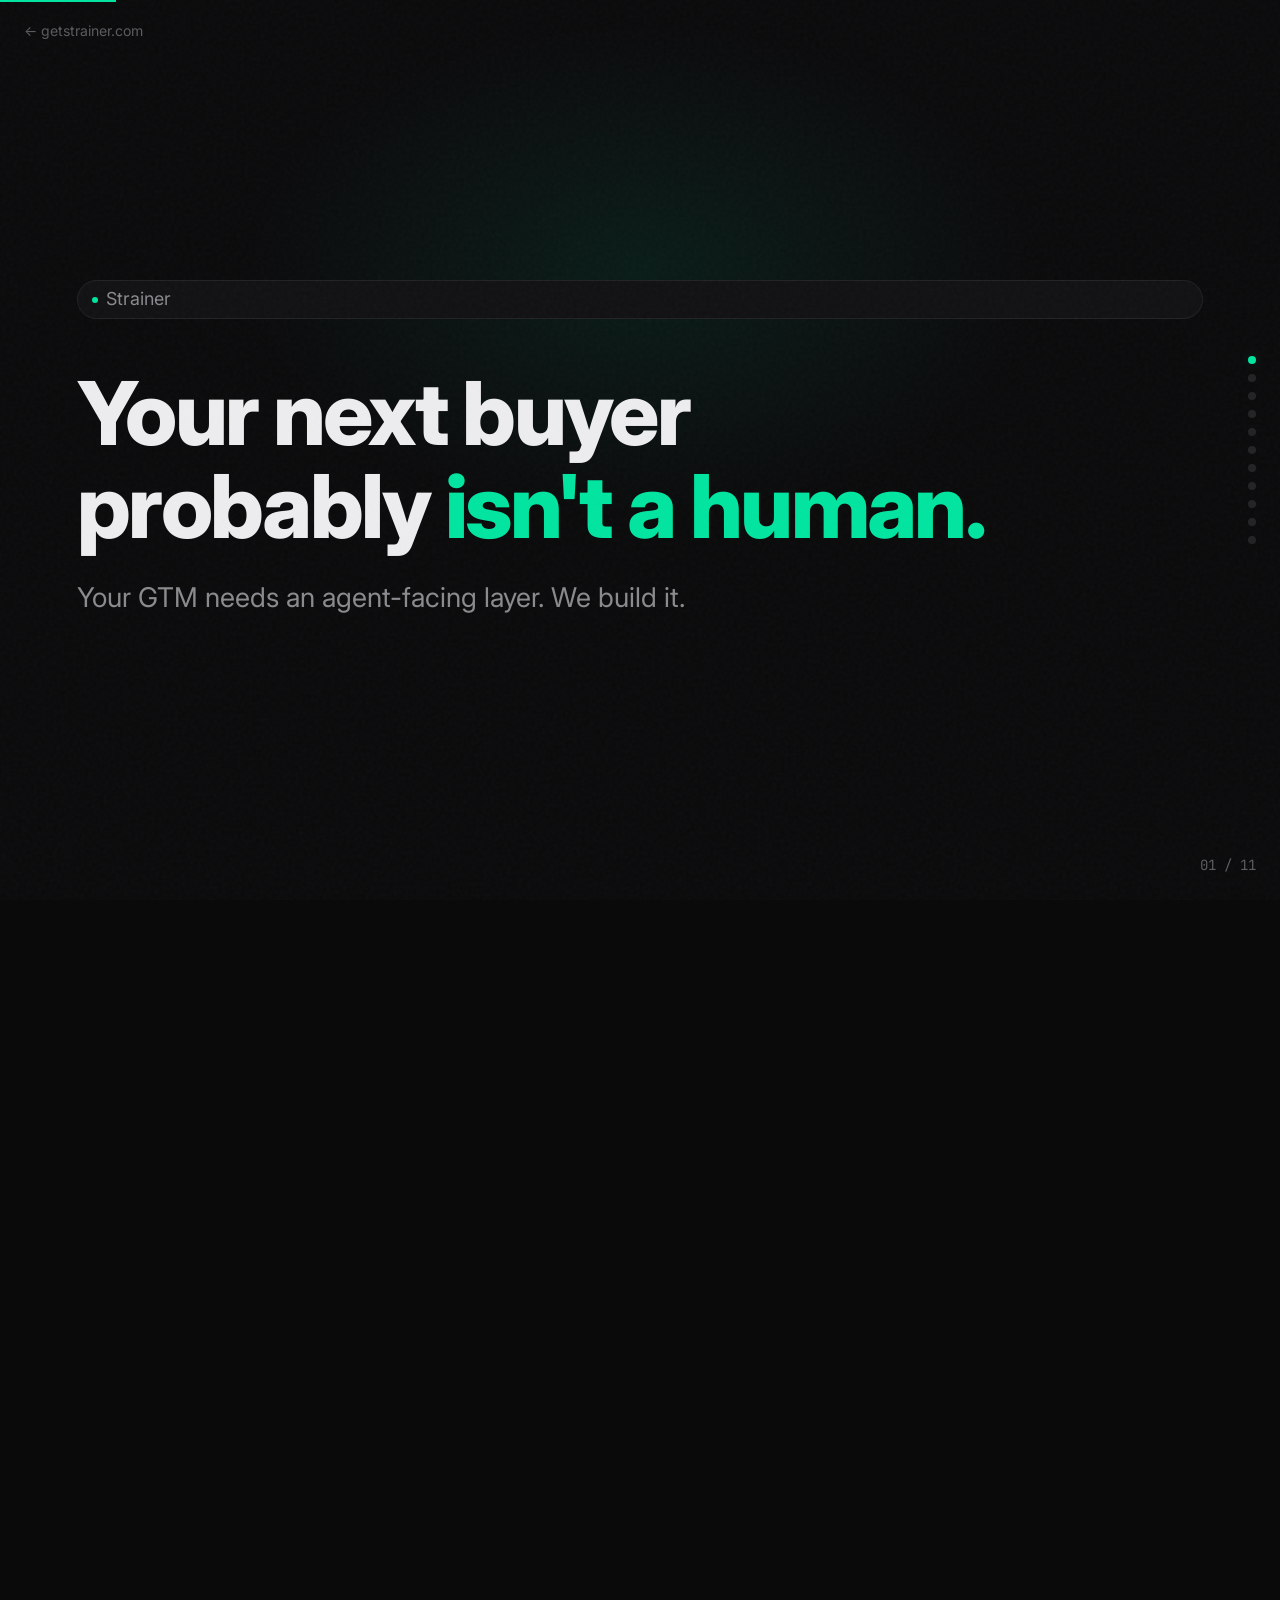
==== commit 6f902fb0: "Add files via upload" ====
--- a/deck.html
+++ b/deck.html
@@ -250,7 +250,7 @@
             <h1 class="reveal reveal-d1">Your next buyer<br>probably <span class="accent">isn't a human.</span></h1>
             <p class="subtitle reveal reveal-d2">Your GTM needs an agent-facing layer. We build it.</p>
         </div>
-        <div class="slide-num"><span class="mono">01</span> / 10</div>
+        <div class="slide-num"><span class="mono">01</span> / 11</div>
     </section>
 
     <!-- 02: EVIDENCE -->
@@ -258,7 +258,6 @@
         <div class="slide-content">
             <div class="phase-badge reveal">The Shift</div>
             <h2 class="reveal">Agents are taking over B2B buying.</h2>
-            <p class="reveal reveal-d1" style="margin-top: clamp(0.5rem, 1vw, 0.75rem); max-width: 1000px;">AI agents are better at systematically comparing dozens of vendors, doing long-tail research, and stress-testing claims. Humans can't match them at scale.</p>
             <div class="stat-row">
                 <div class="stat-item reveal reveal-d2">
                     <div class="stat-num">89%</div>
@@ -272,7 +271,7 @@
                 </div>
             </div>
         </div>
-        <div class="slide-num"><span class="mono">02</span> / 10</div>
+        <div class="slide-num"><span class="mono">02</span> / 11</div>
     </section>
 
     <!-- 03: ONE PROBLEM -->
@@ -294,15 +293,15 @@
                 </div>
             </div>
         </div>
-        <div class="slide-num"><span class="mono">03</span> / 10</div>
+        <div class="slide-num"><span class="mono">03</span> / 11</div>
     </section>
 
     <!-- 04: THE PROBLEM -->
     <section class="slide slide-title" id="slide-4">
         <div class="slide-content" style="justify-content: center;">
             <div class="phase-badge reveal">The Problem</div>
-            <h2 class="reveal reveal-d1" style="max-width: 900px;">But, AI buyer agents <span class="accent">cannot accurately discover and evaluate</span> most products today.</h2>
-            <p class="reveal reveal-d2" style="margin-top: clamp(0.5rem, 1vw, 1rem); max-width: 750px;">So you get left out of deals before you even know they exist.</p>
+            <h2 class="reveal reveal-d1" style="max-width: 900px;">But most GTM teams still think they are <span class="accent">just selling to humans.</span></h2>
+            <p class="reveal reveal-d2" style="margin-top: clamp(0.5rem, 1vw, 1rem); max-width: 750px;">So AI agents are leaving you out of deals before you even know they exist.</p>
         </div>
         <div class="slide-num"><span class="mono">04</span> / 11</div>
     </section>
@@ -342,10 +341,6 @@
                     <p>We take your website, pricing, and case studies and restructure them into formats AI agents can query programmatically — structured data, llms.txt, schema markup, machine-readable pricing.</p>
                     <span class="example">e.g. your pricing page → structured JSON an agent can filter by budget, seats, and features</span>
                 </div>
-                <div class="card card-accent reveal reveal-d2">
-                    <h4>🎯 Simulate your target accounts' buyer agents</h4>
-                    <p>We don't give you a generic score. We simulate the buying agent for each of your target accounts — their context, their requirements — and find exactly where agents fail to understand or credit you.</p>
-                </div>
             </div>
         </div>
         <div class="slide-num"><span class="mono">06</span> / 11</div>
@@ -355,7 +350,7 @@
     <section class="slide" id="slide-7">
         <div class="slide-content">
             <div class="phase-badge reveal">Differentiator</div>
-            <h2 class="reveal">Not a dashboard.<br><span class="accent">Account-level buyer simulation.</span></h2>
+            <h2 class="reveal">Then we make sure you are best placed to <span class="accent">win your ICP accounts.</span></h2>
             <div class="compare-row">
                 <div class="compare-col before reveal reveal-d1">
                     <h4>GEO / AI Search Platforms</h4>
@@ -453,8 +448,9 @@
     <section class="slide slide-title" id="slide-11">
         <div class="slide-content" style="align-items: center; text-align: center;">
             <div class="label reveal"><span class="dot"></span> Let's talk</div>
-            <h1 class="reveal reveal-d1">Get agent-ready<br><span class="accent">first.</span></h1>
+            <h1 class="reveal reveal-d1">Get your GTM<br><span class="accent">agent-ready today.</span></h1>
             <a href="https://calendly.com/dafydd-getstrainer/30min" target="_blank" class="btn-primary reveal reveal-d2">Book a Conversation →</a>
+            <p class="reveal reveal-d3" style="margin-top: clamp(1rem, 2vw, 1.5rem); font-size: clamp(1rem, 1.4vw, 1.2rem);"><a href="mailto:dafydd@getstrainer.com" style="color: var(--text-secondary); text-decoration: none; border-bottom: 1px solid var(--border); transition: color 0.2s;">dafydd@getstrainer.com</a></p>
         </div>
         <div class="slide-num"><span class="mono">11</span> / 11</div>
     </section>
